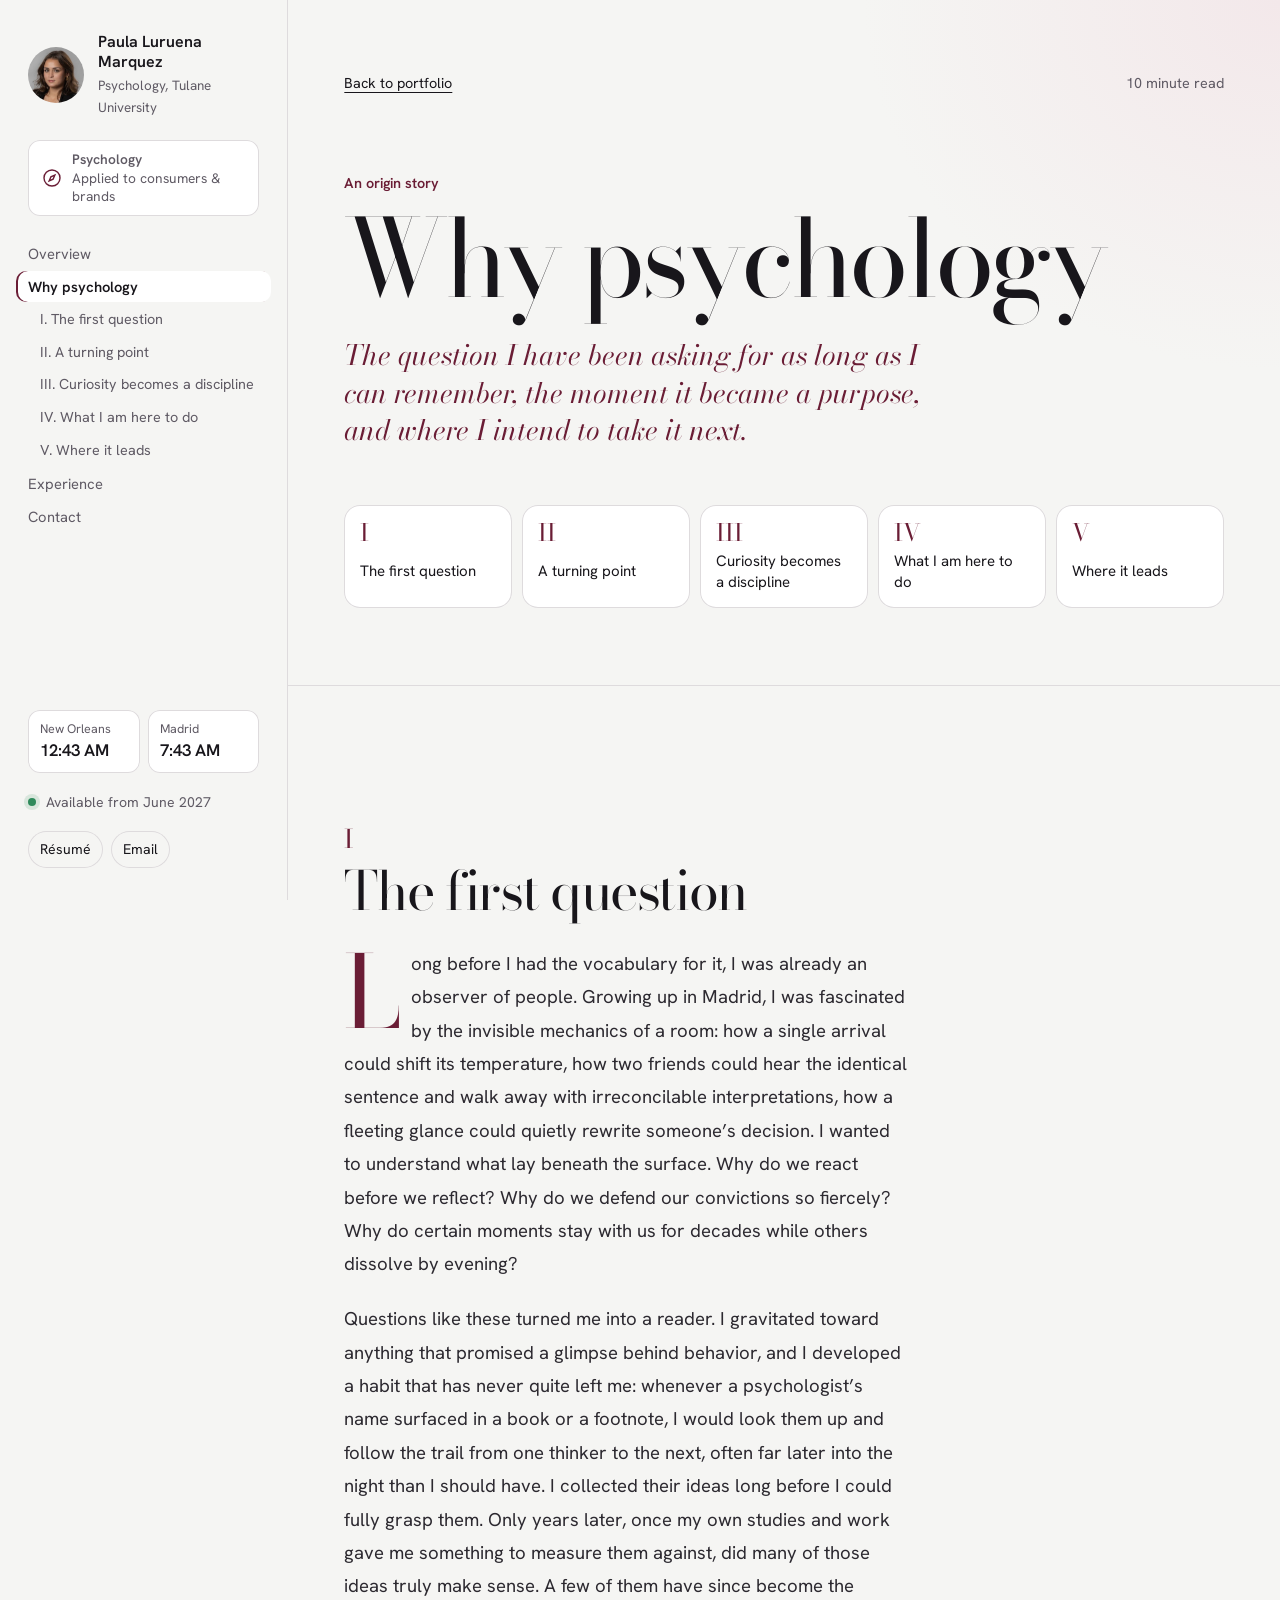
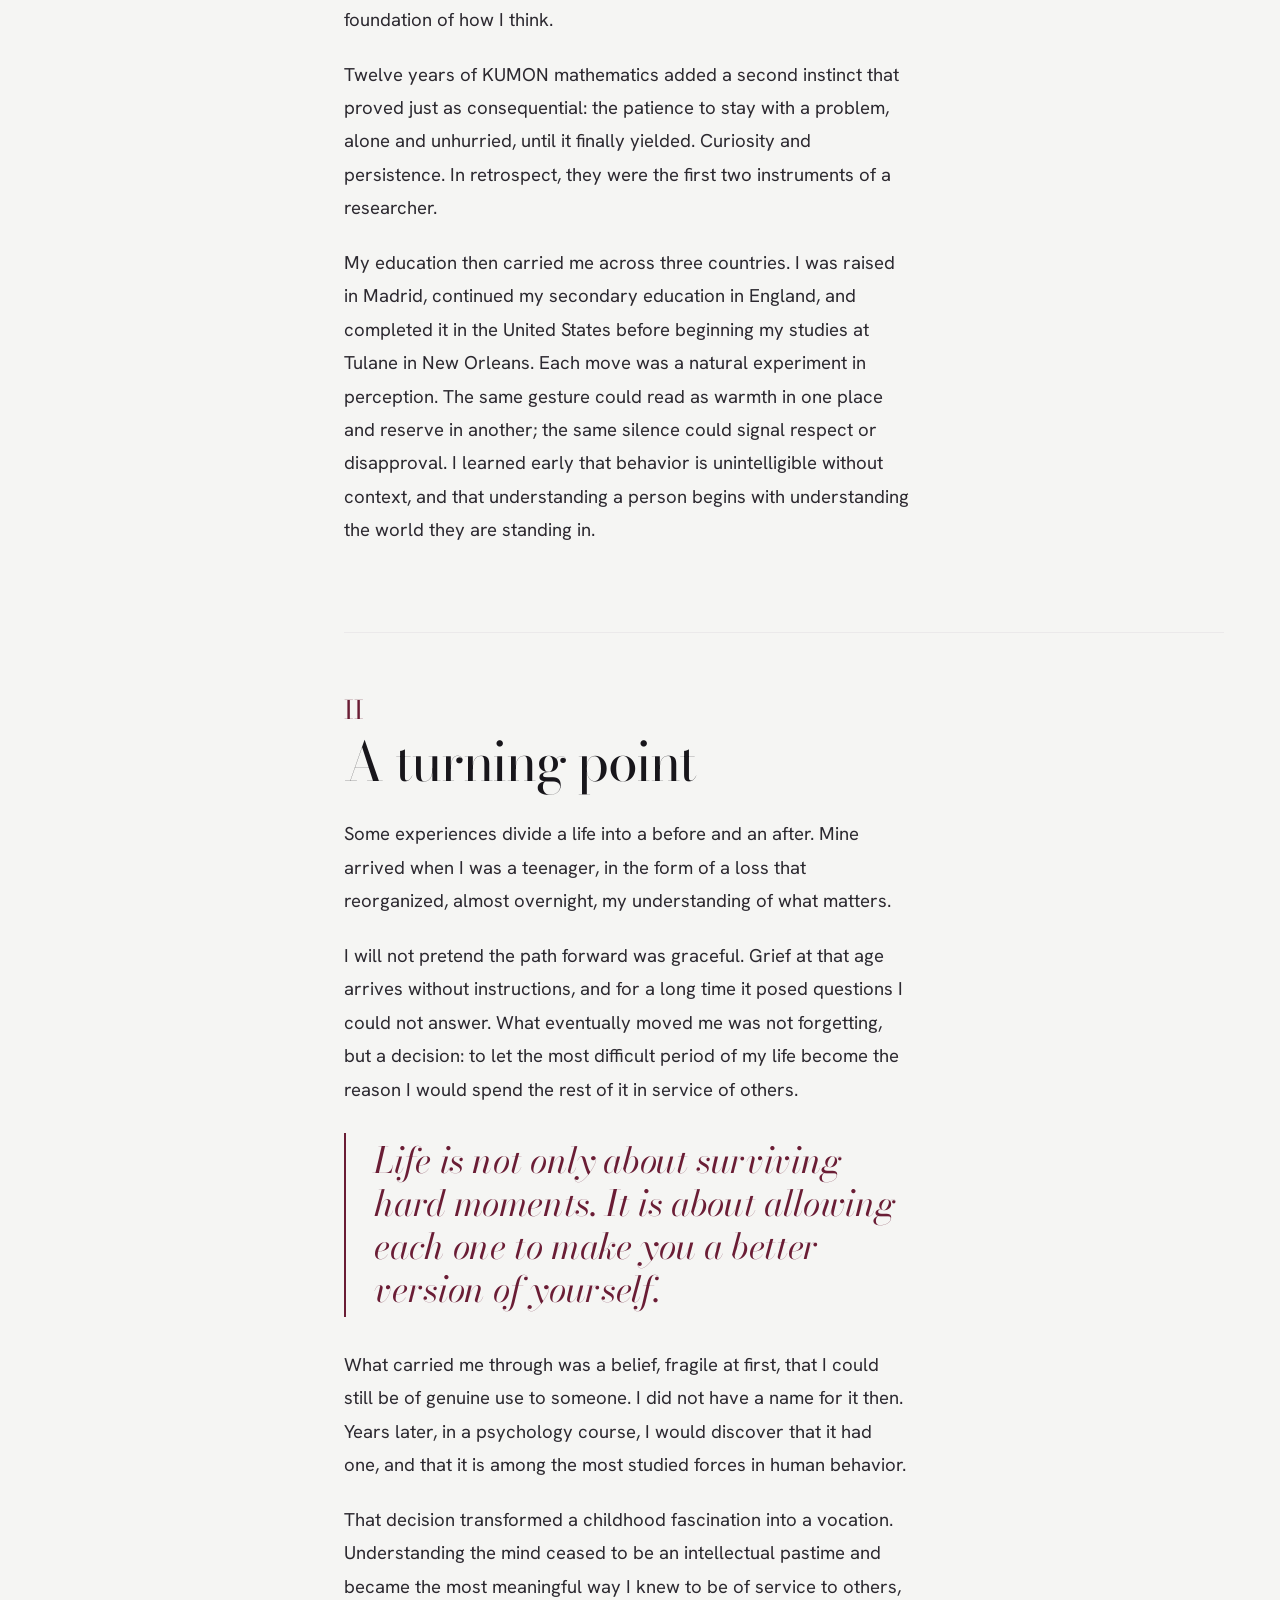
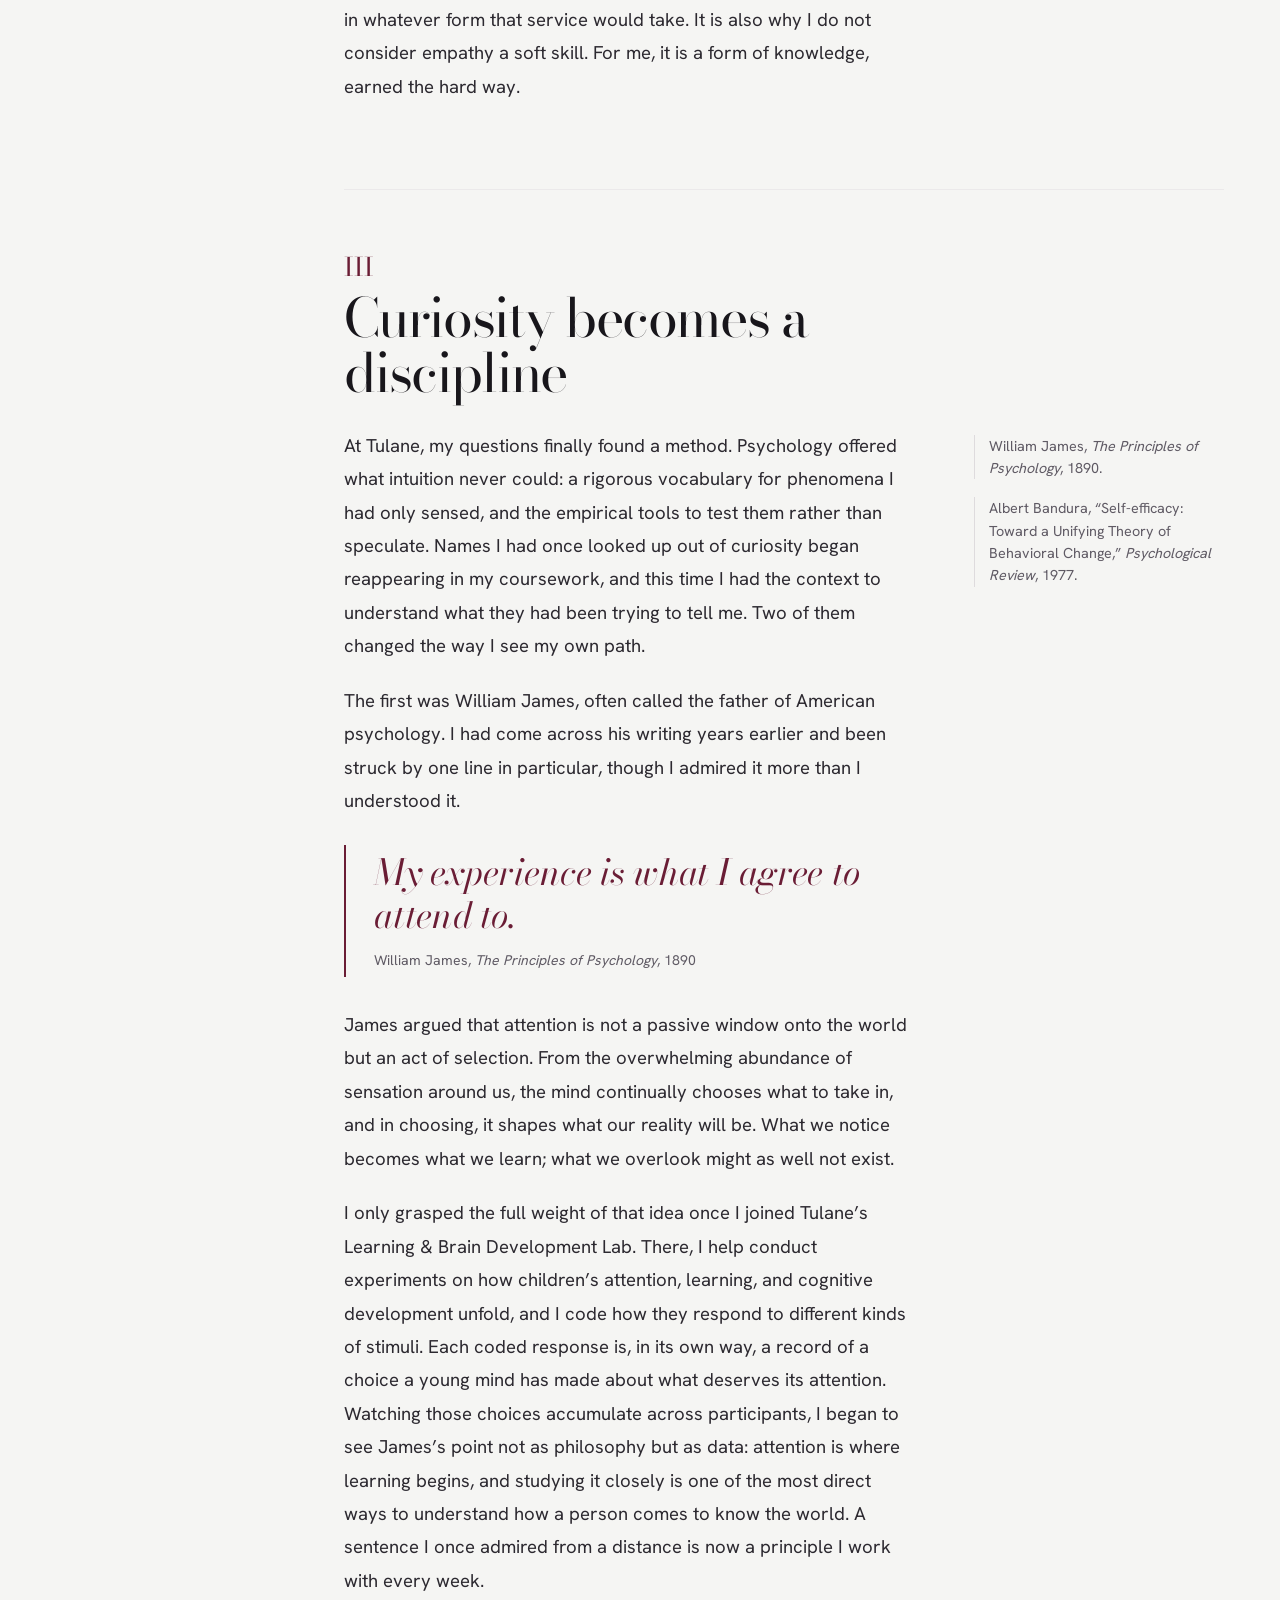
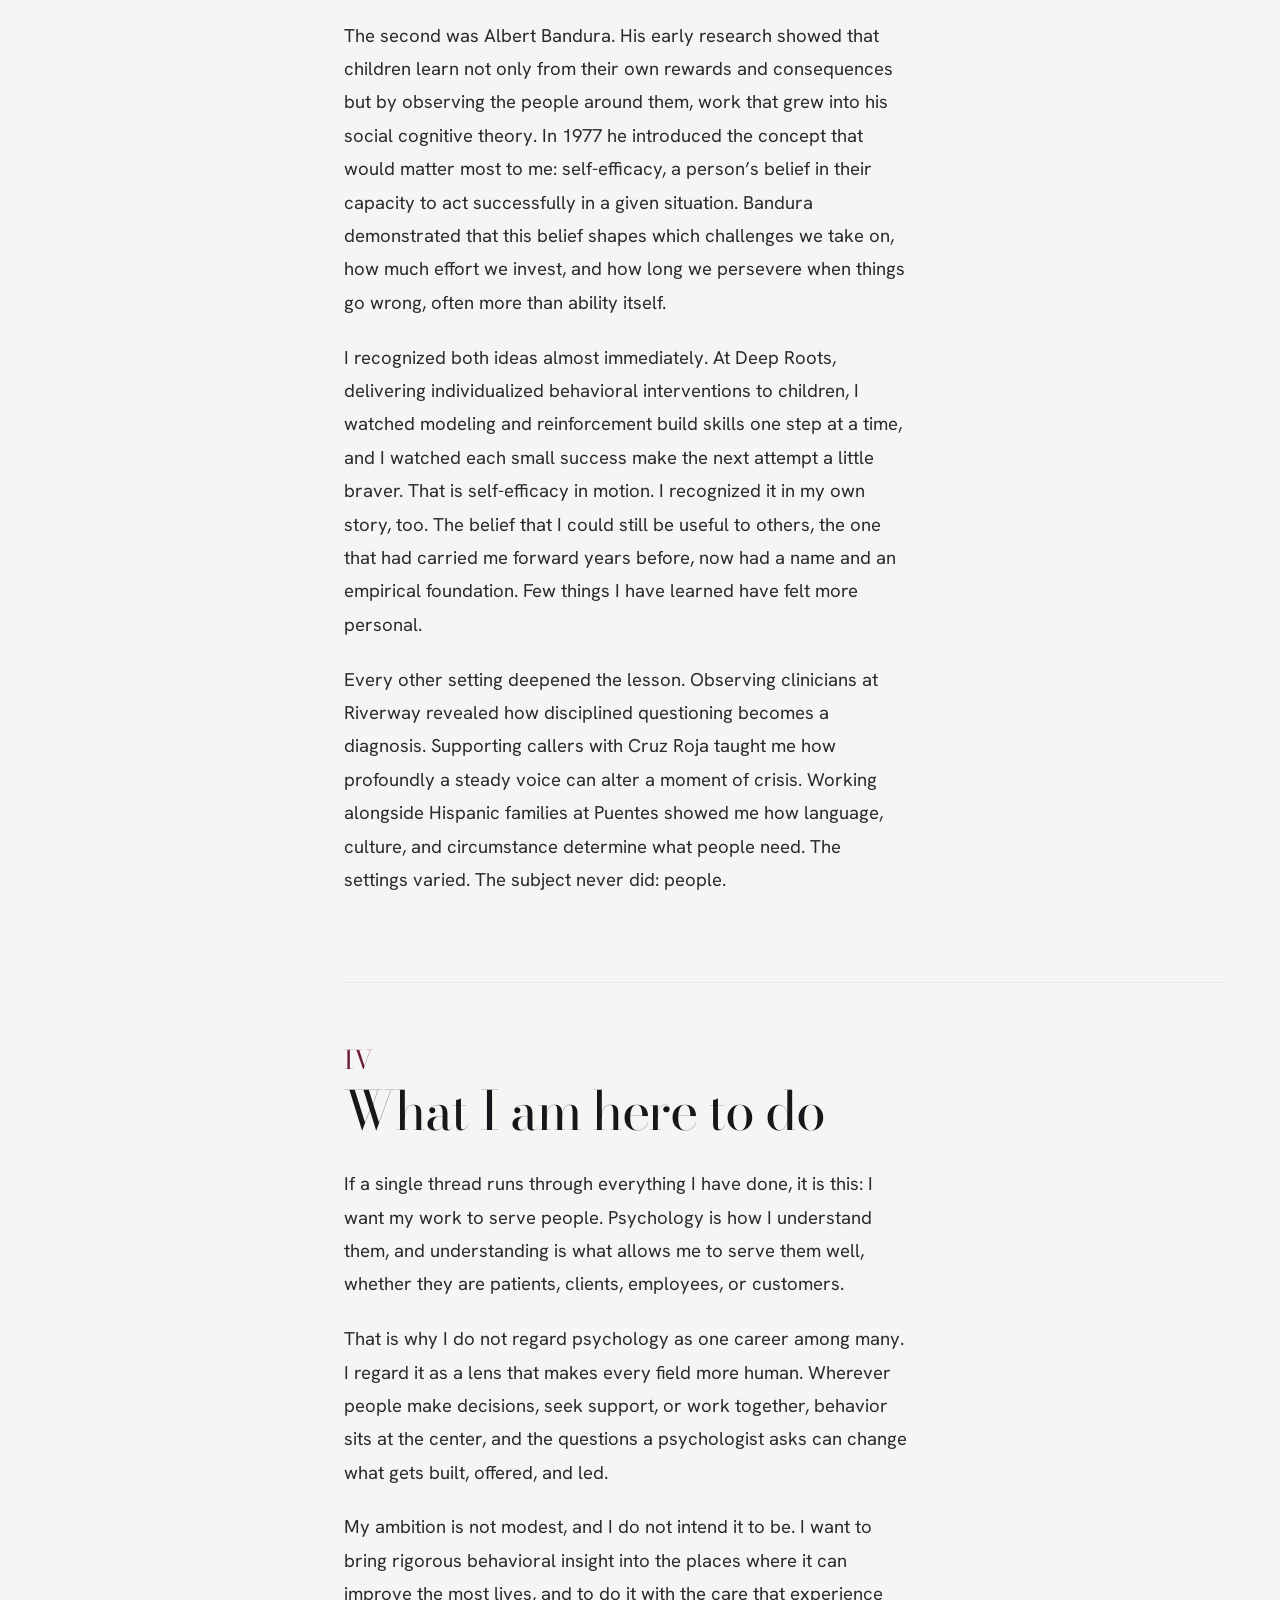
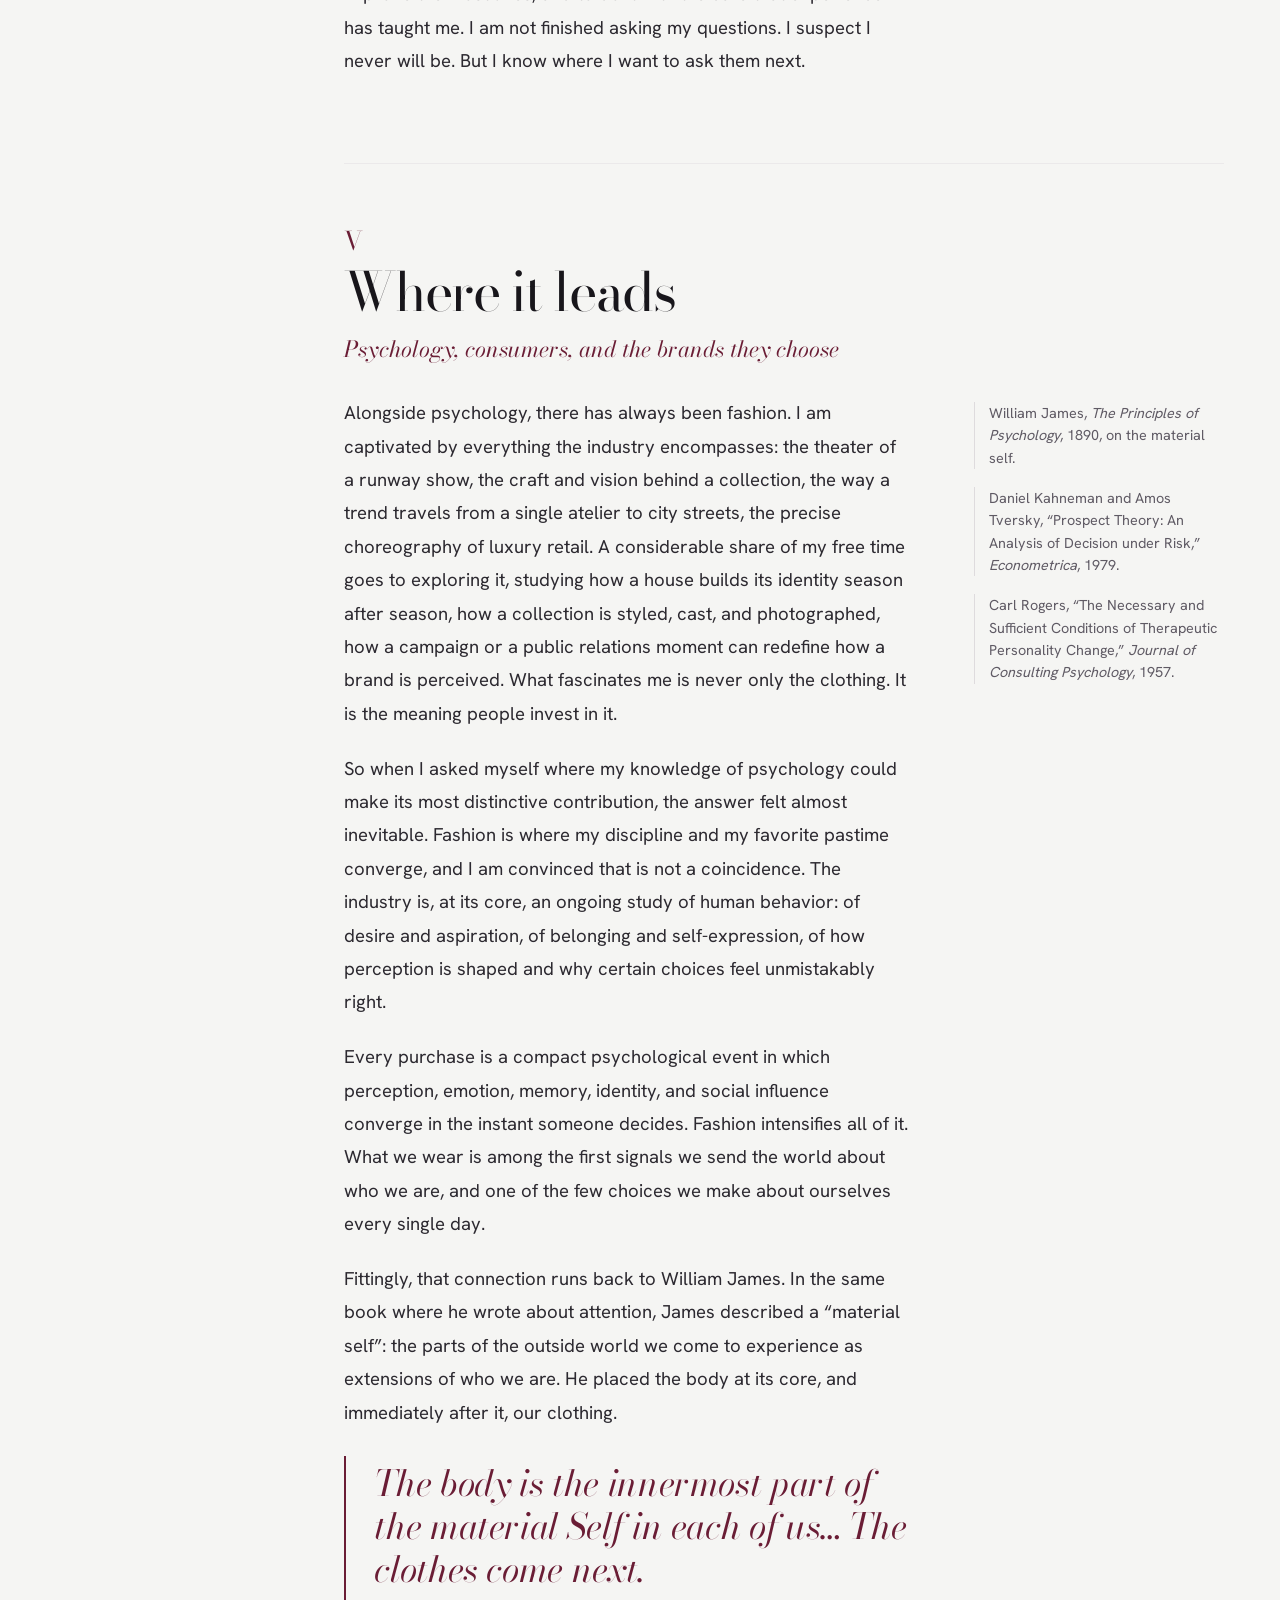
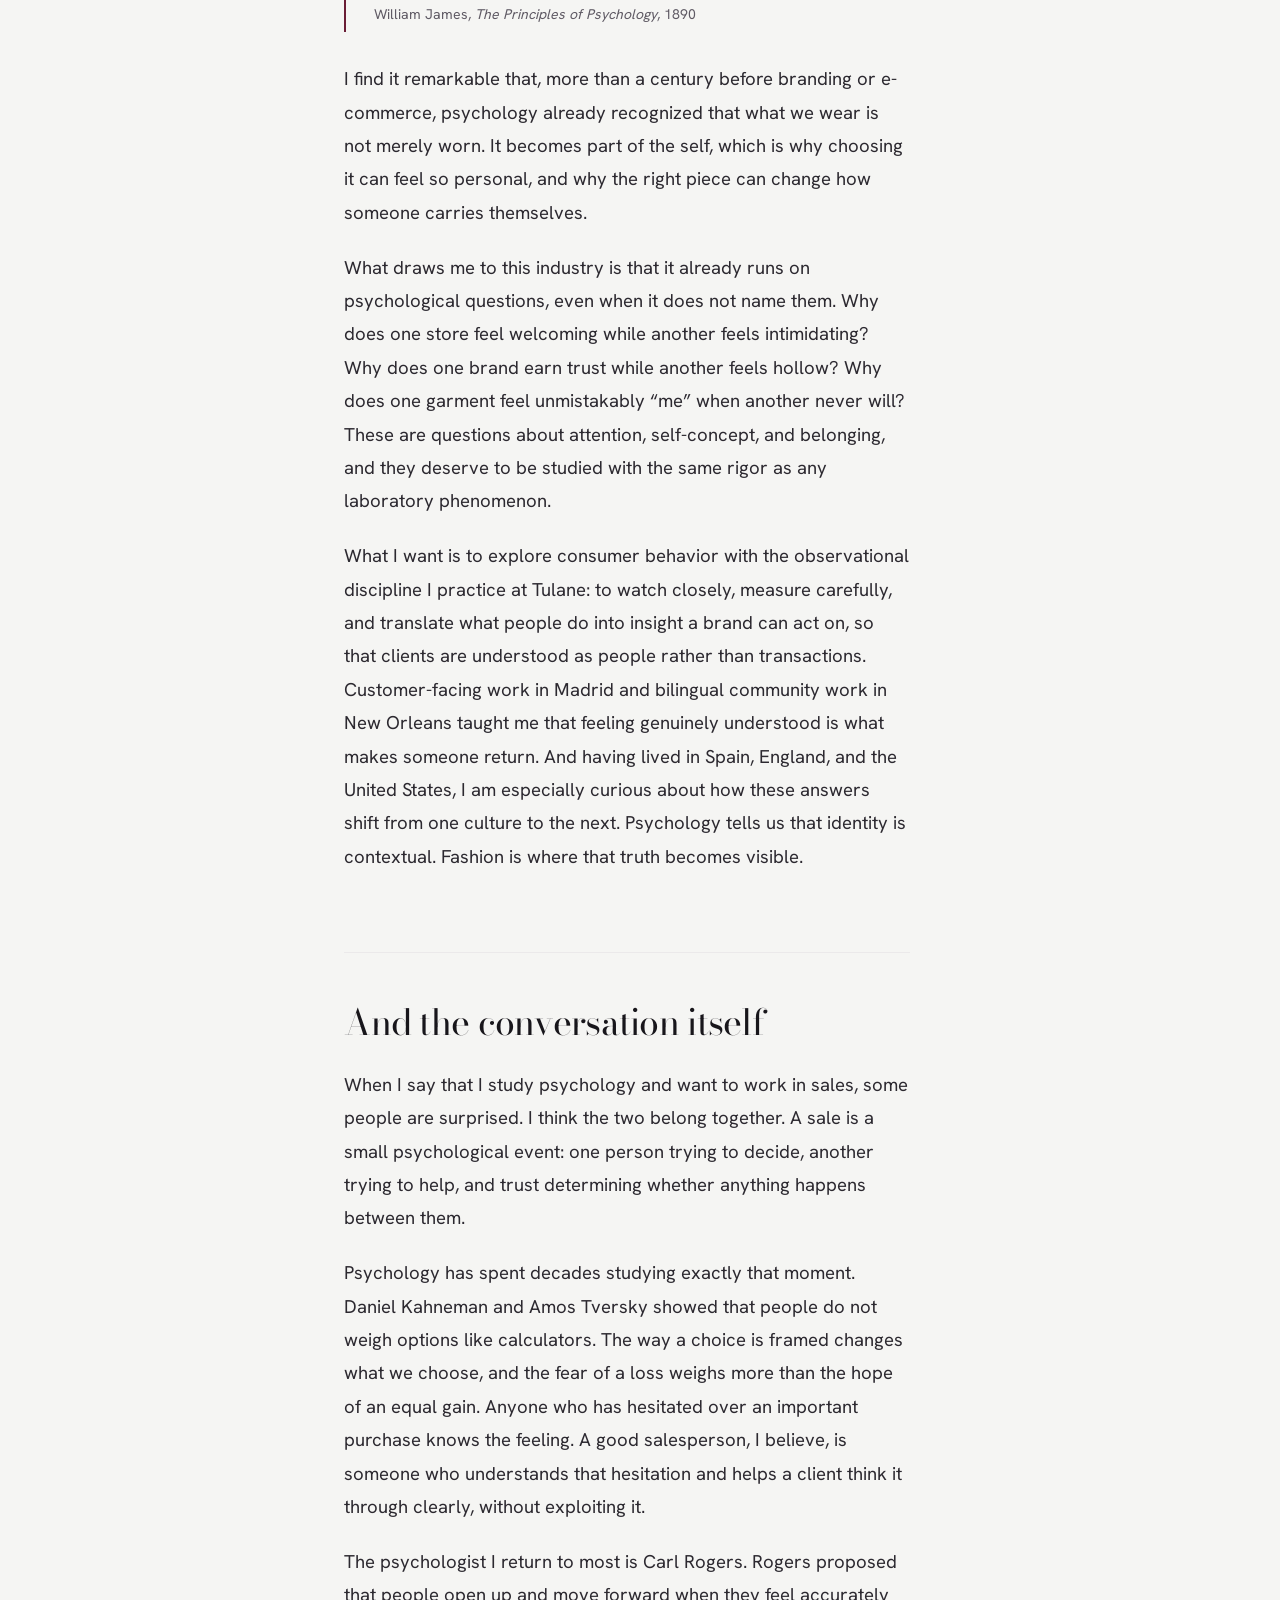
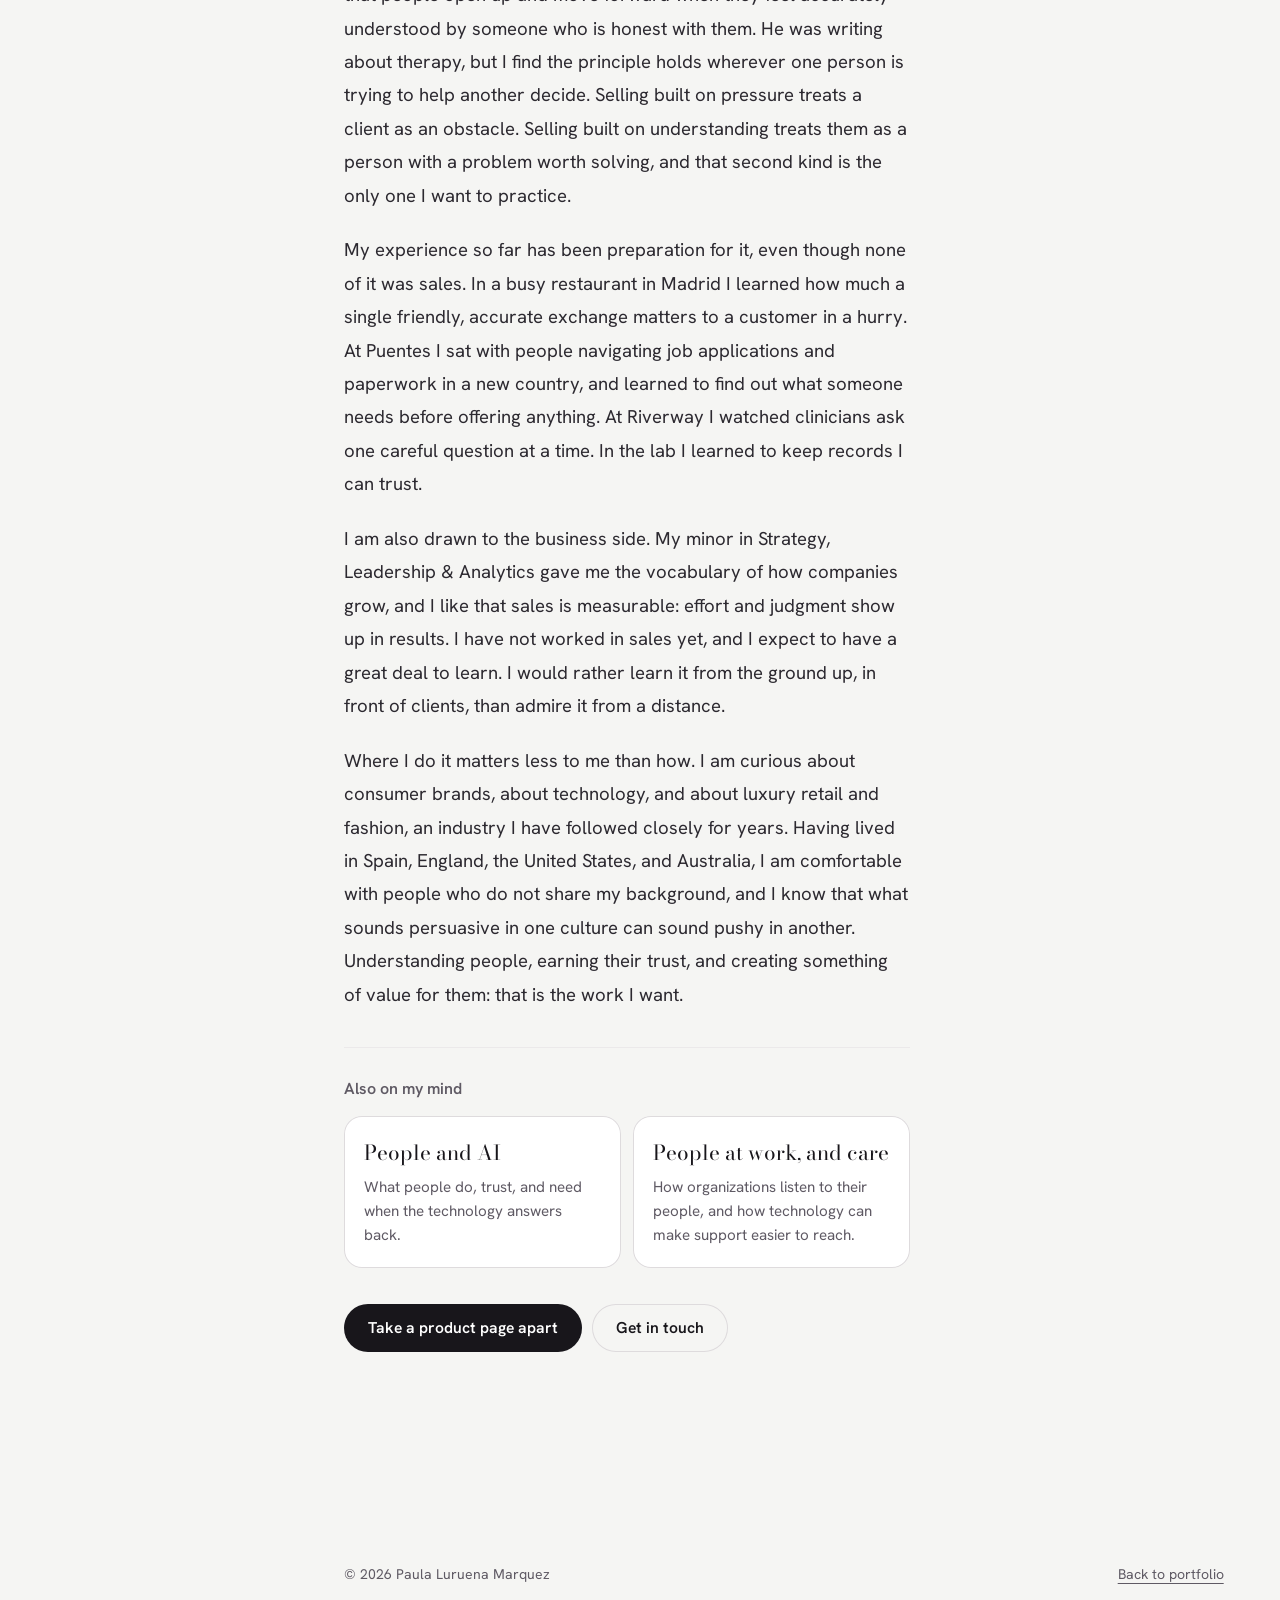
==== story.html @ 315707df "Build Consumer & Brand portfolio A short main page, a deeper page for readers with more time, and th" ====
<!doctype html>
<html lang="en">
<head>
  <meta charset="UTF-8">
  <meta name="viewport" content="width=device-width, initial-scale=1">
  <meta name="theme-color" content="#f5f5f3">
  <title>Why psychology | Paula Luruena Marquez</title>
  <meta name="description" content="Why Paula Luruena Marquez chose psychology: a lifelong question about human behavior, a turning point, and a commitment to serving others.">
  <meta property="og:title" content="Why psychology | Paula Luruena Marquez">
  <meta property="og:description" content="Why Paula Luruena Marquez chose psychology: a lifelong question about human behavior, a turning point, and a commitment to serving others.">
  <meta property="og:type" content="article">
  <meta property="og:url" content="https://paulaluruena.github.io/Paula_Luruena_Portfolio_ConsumerBrand/story.html">
  <link rel="canonical" href="https://paulaluruena.github.io/Paula_Luruena_Portfolio_ConsumerBrand/story.html">
  <link rel="icon" type="image/svg+xml" href="data:image/svg+xml,%3Csvg xmlns='http://www.w3.org/2000/svg' viewBox='0 0 64 64'%3E%3Crect width='64' height='64' rx='32' fill='%2318161b'/%3E%3Ctext x='32' y='42' text-anchor='middle' font-family='Didot,Georgia,serif' font-size='26' fill='%23f5f5f3'%3EPL%3C/text%3E%3C/svg%3E">
  <link rel="preload" href="assets/bodoni-moda-latin-opsz-normal.woff2" as="font" type="font/woff2" crossorigin>
  <link rel="preload" href="assets/hanken-grotesk-latin-wght-normal.woff2" as="font" type="font/woff2" crossorigin>
  <link rel="stylesheet" href="styles.css">
  <script>document.documentElement.className = "js";</script>
  <script src="script.js" defer></script>
</head>
<body class="site-consumer story-page">
  <a class="skip-link" href="#main">Skip to content</a>
  <header class="rail">
    <a class="id" href="index.html"><img src="assets/paula-avatar.jpg" width="56" height="56" alt="Paula Luruena Marquez"><span><span class="id-name">Paula Luruena Marquez</span><span class="id-role">Psychology, Tulane University</span></span></a>
    <button class="menu-toggle" type="button" aria-controls="drawer" aria-expanded="false"><span>Menu</span></button>
    <div class="rail-drawer" id="drawer">
      <p class="track-label"><svg width="20" height="20" viewBox="0 0 20 20" fill="none" stroke="currentColor" stroke-width="1.4" aria-hidden="true"><circle cx="10" cy="10" r="8"/><path d="m12.8 7.2-1.7 3.9-3.9 1.7 1.7-3.9z"/></svg><span><strong>Psychology</strong><span>Applied to consumers &amp; brands</span></span></p>
      <nav class="rail-nav" id="navigation" aria-label="Sections"><a href="index.html#top">Overview</a><a href="story.html" aria-current="page">Why psychology</a><a class="nav-chapter" href="#ch-1">I. The first question</a><a class="nav-chapter" href="#ch-2">II. A turning point</a><a class="nav-chapter" href="#ch-3">III. Curiosity becomes a discipline</a><a class="nav-chapter" href="#ch-4">IV. What I am here to do</a><a class="nav-chapter" href="#where">V. Where it leads</a><a href="index.html#experience">Experience</a><a href="index.html#contact">Contact</a></nav>
      <div class="rail-foot">
        <div class="clocks"><p class="clock"><span>New Orleans</span><time data-tz="America/Chicago">&nbsp;</time></p><p class="clock"><span>Madrid</span><time data-tz="Europe/Madrid">&nbsp;</time></p></div>
        <p class="status"><i aria-hidden="true"></i>Available from June 2027</p>
        <p class="rail-links"><a href="assets/Paula-Luruena-Marquez-Resume.pdf" download>Résumé</a><a href="mailto:paulaluruena9@gmail.com">Email</a></p>
      </div>
    </div>
  </header>
  <div class="read-progress" aria-hidden="true"><span></span></div>

  <main id="main">
    <section class="story-hero" id="top" aria-labelledby="story-title">
      <div class="wrap">
        <p class="hero-top"><a href="index.html">Back to portfolio</a><span>10 minute read</span></p>
        <p class="kicker">An origin story</p>
        <h1 id="story-title" class="story-title">Why psychology</h1>
        <p class="story-dek">The question I have been asking for as long as I can remember, the moment it became a purpose, and where I intend to take it next.</p>
        <ol class="story-toc"><li><a href="#ch-1"><span>I</span>The first question</a></li><li><a href="#ch-2"><span>II</span>A turning point</a></li><li><a href="#ch-3"><span>III</span>Curiosity becomes a discipline</a></li><li><a href="#ch-4"><span>IV</span>What I am here to do</a></li><li><a href="#where"><span>V</span>Where it leads</a></li></ol>
      </div>
    </section>
    <article class="essay wrap">
        <section class="chapter" id="ch-1" aria-labelledby="ch-1-t">
          <header class="chapter-head"><span class="chapter-num" aria-hidden="true">I</span><h2 id="ch-1-t">The first question</h2></header>
          <div class="chapter-body"><div class="chapter-text"><p class="dropcap">Long before I had the vocabulary for it, I was already an observer of people. Growing up in Madrid, I was fascinated by the invisible mechanics of a room: how a single arrival could shift its temperature, how two friends could hear the identical sentence and walk away with irreconcilable interpretations, how a fleeting glance could quietly rewrite someone’s decision. I wanted to understand what lay beneath the surface. Why do we react before we reflect? Why do we defend our convictions so fiercely? Why do certain moments stay with us for decades while others dissolve by evening?</p><p>Questions like these turned me into a reader. I gravitated toward anything that promised a glimpse behind behavior, and I developed a habit that has never quite left me: whenever a psychologist’s name surfaced in a book or a footnote, I would look them up and follow the trail from one thinker to the next, often far later into the night than I should have. I collected their ideas long before I could fully grasp them. Only years later, once my own studies and work gave me something to measure them against, did many of those ideas truly make sense. A few of them have since become the foundation of how I think.</p><p>Twelve years of KUMON mathematics added a second instinct that proved just as consequential: the patience to stay with a problem, alone and unhurried, until it finally yielded. Curiosity and persistence. In retrospect, they were the first two instruments of a researcher.</p><p>My education then carried me across three countries. I was raised in Madrid, continued my secondary education in England, and completed it in the United States before beginning my studies at Tulane in New Orleans. Each move was a natural experiment in perception. The same gesture could read as warmth in one place and reserve in another; the same silence could signal respect or disapproval. I learned early that behavior is unintelligible without context, and that understanding a person begins with understanding the world they are standing in.</p></div></div>
        </section>
        <section class="chapter" id="ch-2" aria-labelledby="ch-2-t">
          <header class="chapter-head"><span class="chapter-num" aria-hidden="true">II</span><h2 id="ch-2-t">A turning point</h2></header>
          <div class="chapter-body"><div class="chapter-text"><p>Some experiences divide a life into a before and an after. Mine arrived when I was a teenager, in the form of a loss that reorganized, almost overnight, my understanding of what matters.</p><p>I will not pretend the path forward was graceful. Grief at that age arrives without instructions, and for a long time it posed questions I could not answer. What eventually moved me was not forgetting, but a decision: to let the most difficult period of my life become the reason I would spend the rest of it in service of others.</p><blockquote class="pull"><p>Life is not only about surviving hard moments. It is about allowing each one to make you a better version of yourself.</p></blockquote><p>What carried me through was a belief, fragile at first, that I could still be of genuine use to someone. I did not have a name for it then. Years later, in a psychology course, I would discover that it had one, and that it is among the most studied forces in human behavior.</p><p>That decision transformed a childhood fascination into a vocation. Understanding the mind ceased to be an intellectual pastime and became the most meaningful way I knew to be of service to others, in whatever form that service would take. It is also why I do not consider empathy a soft skill. For me, it is a form of knowledge, earned the hard way.</p></div></div>
        </section>
        <section class="chapter" id="ch-3" aria-labelledby="ch-3-t">
          <header class="chapter-head"><span class="chapter-num" aria-hidden="true">III</span><h2 id="ch-3-t">Curiosity becomes a discipline</h2></header>
          <div class="chapter-body"><div class="chapter-text"><p>At Tulane, my questions finally found a method. Psychology offered what intuition never could: a rigorous vocabulary for phenomena I had only sensed, and the empirical tools to test them rather than speculate. Names I had once looked up out of curiosity began reappearing in my coursework, and this time I had the context to understand what they had been trying to tell me. Two of them changed the way I see my own path.</p><p>The first was William James, often called the father of American psychology. I had come across his writing years earlier and been struck by one line in particular, though I admired it more than I understood it.</p><blockquote class="pull pull-cited"><p>My experience is what I agree to attend to.</p><footer>William James, <cite>The Principles of Psychology</cite>, 1890</footer></blockquote><p>James argued that attention is not a passive window onto the world but an act of selection. From the overwhelming abundance of sensation around us, the mind continually chooses what to take in, and in choosing, it shapes what our reality will be. What we notice becomes what we learn; what we overlook might as well not exist.</p><p>I only grasped the full weight of that idea once I joined Tulane’s Learning &amp; Brain Development Lab. There, I help conduct experiments on how children’s attention, learning, and cognitive development unfold, and I code how they respond to different kinds of stimuli. Each coded response is, in its own way, a record of a choice a young mind has made about what deserves its attention. Watching those choices accumulate across participants, I began to see James’s point not as philosophy but as data: attention is where learning begins, and studying it closely is one of the most direct ways to understand how a person comes to know the world. A sentence I once admired from a distance is now a principle I work with every week.</p><p>The second was Albert Bandura. His early research showed that children learn not only from their own rewards and consequences but by observing the people around them, work that grew into his social cognitive theory. In 1977 he introduced the concept that would matter most to me: self-efficacy, a person’s belief in their capacity to act successfully in a given situation. Bandura demonstrated that this belief shapes which challenges we take on, how much effort we invest, and how long we persevere when things go wrong, often more than ability itself.</p><p>I recognized both ideas almost immediately. At Deep Roots, delivering individualized behavioral interventions to children, I watched modeling and reinforcement build skills one step at a time, and I watched each small success make the next attempt a little braver. That is self-efficacy in motion. I recognized it in my own story, too. The belief that I could still be useful to others, the one that had carried me forward years before, now had a name and an empirical foundation. Few things I have learned have felt more personal.</p><p>Every other setting deepened the lesson. Observing clinicians at Riverway revealed how disciplined questioning becomes a diagnosis. Supporting callers with Cruz Roja taught me how profoundly a steady voice can alter a moment of crisis. Working alongside Hispanic families at Puentes showed me how language, culture, and circumstance determine what people need. The settings varied. The subject never did: people.</p></div><aside class="chapter-notes"><p class="sidenote">William James, <cite>The Principles of Psychology</cite>, 1890.</p><p class="sidenote">Albert Bandura, “Self-efficacy: Toward a Unifying Theory of Behavioral Change,” <cite>Psychological Review</cite>, 1977.</p></aside></div>
        </section>
        <section class="chapter" id="ch-4" aria-labelledby="ch-4-t">
          <header class="chapter-head"><span class="chapter-num" aria-hidden="true">IV</span><h2 id="ch-4-t">What I am here to do</h2></header>
          <div class="chapter-body"><div class="chapter-text"><p>If a single thread runs through everything I have done, it is this: I want my work to serve people. Psychology is how I understand them, and understanding is what allows me to serve them well, whether they are patients, clients, employees, or customers.</p><p>That is why I do not regard psychology as one career among many. I regard it as a lens that makes every field more human. Wherever people make decisions, seek support, or work together, behavior sits at the center, and the questions a psychologist asks can change what gets built, offered, and led.</p><p>My ambition is not modest, and I do not intend it to be. I want to bring rigorous behavioral insight into the places where it can improve the most lives, and to do it with the care that experience has taught me. I am not finished asking my questions. I suspect I never will be. But I know where I want to ask them next.</p></div></div>
        </section>
        <section class="chapter" id="where" aria-labelledby="where-t">
          <header class="chapter-head"><span class="chapter-num" aria-hidden="true">V</span><h2 id="where-t">Where it leads</h2><p class="chapter-sub">Psychology, consumers, and the brands they choose</p></header>
          <div class="chapter-body"><div class="chapter-text"><p>Alongside psychology, there has always been fashion. I am captivated by everything the industry encompasses: the theater of a runway show, the craft and vision behind a collection, the way a trend travels from a single atelier to city streets, the precise choreography of luxury retail. A considerable share of my free time goes to exploring it, studying how a house builds its identity season after season, how a collection is styled, cast, and photographed, how a campaign or a public relations moment can redefine how a brand is perceived. What fascinates me is never only the clothing. It is the meaning people invest in it.</p><p>So when I asked myself where my knowledge of psychology could make its most distinctive contribution, the answer felt almost inevitable. Fashion is where my discipline and my favorite pastime converge, and I am convinced that is not a coincidence. The industry is, at its core, an ongoing study of human behavior: of desire and aspiration, of belonging and self-expression, of how perception is shaped and why certain choices feel unmistakably right.</p><p>Every purchase is a compact psychological event in which perception, emotion, memory, identity, and social influence converge in the instant someone decides. Fashion intensifies all of it. What we wear is among the first signals we send the world about who we are, and one of the few choices we make about ourselves every single day.</p><p>Fittingly, that connection runs back to William James. In the same book where he wrote about attention, James described a “material self”: the parts of the outside world we come to experience as extensions of who we are. He placed the body at its core, and immediately after it, our clothing.</p><blockquote class="pull pull-cited"><p>The body is the innermost part of the material Self in each of us… The clothes come next.</p><footer>William James, <cite>The Principles of Psychology</cite>, 1890</footer></blockquote><p>I find it remarkable that, more than a century before branding or e-commerce, psychology already recognized that what we wear is not merely worn. It becomes part of the self, which is why choosing it can feel so personal, and why the right piece can change how someone carries themselves.</p><p>What draws me to this industry is that it already runs on psychological questions, even when it does not name them. Why does one store feel welcoming while another feels intimidating? Why does one brand earn trust while another feels hollow? Why does one garment feel unmistakably “me” when another never will? These are questions about attention, self-concept, and belonging, and they deserve to be studied with the same rigor as any laboratory phenomenon.</p><p>What I want is to explore consumer behavior with the observational discipline I practice at Tulane: to watch closely, measure carefully, and translate what people do into insight a brand can act on, so that clients are understood as people rather than transactions. Customer-facing work in Madrid and bilingual community work in New Orleans taught me that feeling genuinely understood is what makes someone return. And having lived in Spain, England, and the United States, I am especially curious about how these answers shift from one culture to the next. Psychology tells us that identity is contextual. Fashion is where that truth becomes visible.</p><h3 class="chapter-break">And the conversation itself</h3><p>When I say that I study psychology and want to work in sales, some people are surprised. I think the two belong together. A sale is a small psychological event: one person trying to decide, another trying to help, and trust determining whether anything happens between them.</p><p>Psychology has spent decades studying exactly that moment. Daniel Kahneman and Amos Tversky showed that people do not weigh options like calculators. The way a choice is framed changes what we choose, and the fear of a loss weighs more than the hope of an equal gain. Anyone who has hesitated over an important purchase knows the feeling. A good salesperson, I believe, is someone who understands that hesitation and helps a client think it through clearly, without exploiting it.</p><p>The psychologist I return to most is Carl Rogers. Rogers proposed that people open up and move forward when they feel accurately understood by someone who is honest with them. He was writing about therapy, but I find the principle holds wherever one person is trying to help another decide. Selling built on pressure treats a client as an obstacle. Selling built on understanding treats them as a person with a problem worth solving, and that second kind is the only one I want to practice.</p><p>My experience so far has been preparation for it, even though none of it was sales. In a busy restaurant in Madrid I learned how much a single friendly, accurate exchange matters to a customer in a hurry. At Puentes I sat with people navigating job applications and paperwork in a new country, and learned to find out what someone needs before offering anything. At Riverway I watched clinicians ask one careful question at a time. In the lab I learned to keep records I can trust.</p><p>I am also drawn to the business side. My minor in Strategy, Leadership &amp; Analytics gave me the vocabulary of how companies grow, and I like that sales is measurable: effort and judgment show up in results. I have not worked in sales yet, and I expect to have a great deal to learn. I would rather learn it from the ground up, in front of clients, than admire it from a distance.</p><p>Where I do it matters less to me than how. I am curious about consumer brands, about technology, and about luxury retail and fashion, an industry I have followed closely for years. Having lived in Spain, England, the United States, and Australia, I am comfortable with people who do not share my background, and I know that what sounds persuasive in one culture can sound pushy in another. Understanding people, earning their trust, and creating something of value for them: that is the work I want.</p>
            <div class="also"><h3>Also on my mind</h3><div class="also-grid"><article class="also-card"><h4>People and AI</h4><p>What people do, trust, and need when the technology answers back.</p></article><article class="also-card"><h4>People at work, and care</h4><p>How organizations listen to their people, and how technology can make support easier to reach.</p></article></div></div>
            <p class="story-actions"><a class="button" href="index.html#page-lab">Take a product page apart</a><a class="button button-line" href="index.html#contact">Get in touch</a></p></div><aside class="chapter-notes"><p class="sidenote">William James, <cite>The Principles of Psychology</cite>, 1890, on the material self.</p><p class="sidenote">Daniel Kahneman and Amos Tversky, “Prospect Theory: An Analysis of Decision under Risk,” <cite>Econometrica</cite>, 1979.</p><p class="sidenote">Carl Rogers, “The Necessary and Sufficient Conditions of Therapeutic Personality Change,” <cite>Journal of Consulting Psychology</cite>, 1957.</p></aside></div>
        </section>
    </article>
  </main>
  <footer class="footer"><span>© <span id="year">2026</span> Paula Luruena Marquez</span><a href="index.html">Back to portfolio</a></footer>
</body>
</html>
---- styles.css ----
/* Paula Luruena Marquez. One design system for both consolidated portfolios:
   Consumer & Brand, and Behavior, Work & AI. Bodoni Moda and Hanken Grotesk, paper, ink and wine. */
@font-face{font-family:'Bodoni Moda';src:url('assets/bodoni-moda-latin-opsz-normal.woff2') format('woff2');font-weight:400 900;font-display:swap}
@font-face{font-family:'Bodoni Moda';src:url('assets/bodoni-moda-latin-opsz-italic.woff2') format('woff2');font-weight:400 900;font-style:italic;font-display:swap}
@font-face{font-family:'Hanken Grotesk';src:url('assets/hanken-grotesk-latin-wght-normal.woff2') format('woff2');font-weight:100 900;font-display:swap}

:root{
  --paper:#f5f5f3;--surface:#ffffff;--ink:#18161b;--soft:#5f5a64;--faint:#8d8892;--line:#dedbdd;--line-2:#ebe9ea;
  --wine:#6a1d35;--wine-deep:#4e1427;--blush:#f3e8ea;--mist:#eceaf0;--night:#17151b;
  --serif:'Bodoni Moda',Didot,'Times New Roman',serif;--sans:'Hanken Grotesk',system-ui,-apple-system,'Segoe UI',sans-serif;
  --rail:288px;--pad:clamp(20px,4.4vw,72px);--ease:cubic-bezier(.22,.7,.2,1);--ease-out:cubic-bezier(.16,1,.3,1)
}
*{box-sizing:border-box}
[hidden]{display:none!important}
html{scroll-behavior:smooth;scroll-padding-top:32px}
body{margin:0;background:var(--paper);color:var(--ink);font-family:var(--sans);font-size:1.0625rem;line-height:1.6;-webkit-font-smoothing:antialiased;font-variant-numeric:tabular-nums;font-optical-sizing:auto}
h1,h2,h3,h4,p,ul,ol,dl,dd,figure,blockquote{margin:0}ul,ol{padding:0;list-style:none}
h1,h2,h3,h4{font-weight:500}
a{color:inherit}img{display:block;max-width:100%}
button{font:inherit;color:inherit;background:none;border:0;padding:0;cursor:pointer;text-align:inherit}
:focus-visible{outline:2px solid var(--wine);outline-offset:3px;border-radius:4px}
::selection{background:var(--blush);color:var(--wine-deep)}
.skip-link{position:fixed;left:16px;top:-80px;z-index:60;background:var(--wine);color:#fff;padding:10px 16px;border-radius:999px}.skip-link:focus{top:12px}
.serif{font-family:var(--serif)}

/* ---------- Side rail (desktop) / top bar (mobile) ---------- */
.rail{position:fixed;inset:0 auto 0 0;width:var(--rail);z-index:30;display:flex;flex-direction:column;gap:28px;padding:32px 28px;border-right:1px solid var(--line);background:var(--paper);overflow-y:auto;scrollbar-width:none}
.rail::-webkit-scrollbar{display:none}
.id{display:grid;grid-template-columns:56px 1fr;gap:14px;align-items:center;text-decoration:none}
.id img{width:56px;height:56px;border-radius:50%;object-fit:cover;filter:saturate(.92)}
.id-name{display:block;font-weight:600;font-size:1rem;line-height:1.25}
.id-role{display:block;font-size:.84rem;color:var(--soft);margin-top:3px}
.track-label{display:flex;align-items:center;gap:10px;padding:10px 14px;border-radius:12px;background:var(--surface);box-shadow:inset 0 0 0 1px var(--line);font-size:.86rem;line-height:1.35}
.track-label svg{flex:none;color:var(--wine)}
.track-label strong{display:block;font-weight:600}
.track-label span{color:var(--soft)}
.rail-nav{display:grid;gap:2px;font-size:.95rem}
.rail-nav a{display:flex;justify-content:space-between;align-items:baseline;gap:12px;padding:8px 12px;margin-inline:-12px;border-radius:10px;text-decoration:none;color:var(--soft);transition:color .2s,background .2s}
.rail-nav a small{font-size:.78rem;color:var(--faint)}
.rail-nav a:hover{color:var(--ink);background:var(--mist)}
.rail-nav a[aria-current]{color:var(--ink);background:var(--surface);box-shadow:inset 2px 0 0 var(--wine)}
.rail-foot{margin-top:auto;display:grid;gap:18px;font-size:.88rem}
.clocks{display:grid;grid-template-columns:1fr 1fr;gap:8px}
.clock{padding:10px 12px;border-radius:12px;background:var(--surface);box-shadow:inset 0 0 0 1px var(--line)}
.clock span{display:block;color:var(--soft);font-size:.78rem}
.clock time{font-size:1.05rem;font-weight:600;line-height:1.3}
.status{display:flex;align-items:center;gap:10px;color:var(--soft)}
.status i{width:8px;height:8px;border-radius:50%;background:#2f8a5b;box-shadow:0 0 0 4px rgba(47,138,91,.15)}
.rail-links{display:flex;flex-wrap:wrap;gap:8px}
.rail-links a{text-decoration:none;padding:7px 12px;border-radius:999px;box-shadow:inset 0 0 0 1px var(--line);transition:background .2s,box-shadow .2s}
.rail-links a:hover{background:var(--surface);box-shadow:inset 0 0 0 1px var(--wine)}
.menu-toggle{display:none}

main,.footer{margin-left:var(--rail)}
.wrap{padding-inline:var(--pad);max-width:1260px}

/* ---------- Buttons ---------- */
.button{display:inline-flex;align-items:center;gap:10px;min-height:48px;padding:0 24px;border-radius:999px;background:var(--ink);color:#fff;text-decoration:none;font-weight:600;font-size:.98rem;transition:background .25s,transform .3s var(--ease)}
.button:hover{background:var(--wine);transform:translateY(-1px)}
.button svg{transition:transform .3s var(--ease)}
.button:hover svg{transform:translateY(2px)}
.button-line{background:transparent;color:var(--ink);box-shadow:inset 0 0 0 1px var(--line)}
.button-line:hover{background:var(--surface);color:var(--ink);box-shadow:inset 0 0 0 1px var(--ink)}
.button.is-done{background:var(--blush);color:var(--wine)}

/* ---------- Hero ---------- */
.hero{position:relative;padding-block:clamp(40px,6vw,72px) clamp(56px,7vw,96px);border-bottom:1px solid var(--line);overflow:hidden}
.hero::before{content:'';position:absolute;inset:0;background-image:linear-gradient(var(--line-2) 1px,transparent 1px),linear-gradient(90deg,var(--line-2) 1px,transparent 1px);background-size:calc((100% - 2*var(--pad))/12) 96px;background-position:var(--pad) 0;mask-image:linear-gradient(180deg,#000 0%,transparent 85%);pointer-events:none}
.hero>*{position:relative}
.hero-top{display:flex;justify-content:space-between;gap:16px;flex-wrap:wrap;font-size:.9rem;color:var(--soft);padding-bottom:clamp(36px,6vw,80px)}
.hero-top strong{color:var(--ink);font-weight:600}
.name{font-family:var(--serif);font-weight:400;font-size:clamp(3.4rem,9.2vw,9.6rem);line-height:.9;letter-spacing:-.035em}
.name .line{display:block;overflow:hidden;padding-bottom:.06em}
.name .line>span{display:inline-block}
.name .line:nth-child(2){padding-left:clamp(0px,9vw,180px)}
.name em{font-style:italic;color:var(--wine)}
.hero-grid{display:grid;grid-template-columns:repeat(12,1fr);gap:24px;margin-top:clamp(40px,5vw,64px);align-items:end}
.hero-intro{grid-column:1 / span 6;font-size:1.2rem;line-height:1.55;max-width:36rem}
.hero-actions{grid-column:8 / -1;display:flex;flex-wrap:wrap;gap:10px;justify-content:flex-end}
.facts{display:grid;grid-template-columns:repeat(3,1fr);margin-top:clamp(40px,5vw,64px);border-top:1px solid var(--ink)}
.facts>div{padding:16px 20px 0 0}
.facts>div+div{padding-left:20px;border-left:1px solid var(--line)}
.facts dt{font-size:.84rem;color:var(--soft)}
.facts dd{font-size:1.05rem;font-weight:500;line-height:1.4;margin-top:4px}
.js .name .line>span{transform:translateY(105%);animation:lift 1.1s var(--ease-out) forwards}
.js .name .line:nth-child(2)>span{animation-delay:.12s}
.js .hero-top,.js .hero-grid,.js .facts{opacity:0;animation:appear .9s var(--ease) .45s forwards}
.js .facts{animation-delay:.6s}
@keyframes lift{to{transform:none}}
@keyframes appear{from{opacity:0;transform:translateY(10px)}to{opacity:1;transform:none}}

/* ---------- Section scaffolding ---------- */
.section{padding-block:clamp(72px,9vw,128px);border-bottom:1px solid var(--line)}
.section-head{display:grid;grid-template-columns:repeat(12,1fr);gap:24px;align-items:end;margin-bottom:clamp(36px,5vw,56px)}
.section-head h2{grid-column:1 / span 7;font-family:var(--serif);font-weight:400;font-size:clamp(2.3rem,4.4vw,3.8rem);line-height:1;letter-spacing:-.025em}
.section-head p{grid-column:8 / -1;color:var(--soft);max-width:30rem}
.kicker{display:block;font-size:.9rem;color:var(--wine);font-family:var(--sans);font-weight:600;letter-spacing:0;margin-bottom:14px}

/* ---------- Profile ---------- */
.profile-grid{display:grid;grid-template-columns:repeat(12,1fr);gap:24px}
.statement{grid-column:1 / span 6;font-family:var(--serif);font-style:italic;font-weight:400;font-size:clamp(1.9rem,3.4vw,3rem);line-height:1.12;letter-spacing:-.015em;color:var(--wine);position:relative;padding-top:56px}
.statement::before{content:'';position:absolute;top:18px;left:0;width:48px;height:2px;background:var(--wine)}
.bio{grid-column:8 / -1;display:grid;gap:18px;align-content:start}
.bio p{color:var(--soft)}
.bio p:first-child{color:var(--ink);font-size:1.15rem}
.glance{display:grid;grid-template-columns:1fr 1fr;gap:0 24px;margin-top:12px;border-top:1px solid var(--line)}
.glance div{padding:12px 0;border-bottom:1px solid var(--line-2)}
.glance dt{font-size:.82rem;color:var(--faint)}
.glance dd{font-size:.97rem}

/* ---------- Focus: expanding panels ---------- */
.panels{display:flex;gap:10px;min-height:520px}
.panel{position:relative;flex:1 1 0;min-width:76px;display:flex;border-radius:22px;background:var(--mist);overflow:hidden;transition:flex-grow .7s var(--ease-out),background .4s}
.panel.is-open{flex-grow:7;background:var(--surface);box-shadow:0 1px 0 var(--line),0 30px 60px -40px rgba(24,22,27,.35)}
.panel-toggle{flex:none;width:76px;display:flex;flex-direction:column;align-items:center;justify-content:space-between;padding:24px 0;color:var(--soft);transition:color .2s,background .2s}
.panel:not(.is-open) .panel-toggle{width:100%}
.panel:not(.is-open) .panel-toggle:hover{background:#e4e1ea;color:var(--ink)}
.panel-toggle .vlabel{writing-mode:vertical-rl;transform:rotate(180deg);font-family:var(--serif);font-size:1.45rem;letter-spacing:-.01em;color:var(--ink);white-space:nowrap}
.panel-toggle .glyph{width:34px;height:34px;border-radius:50%;display:grid;place-items:center;box-shadow:inset 0 0 0 1px var(--line);background:var(--surface);transition:transform .5s var(--ease),background .3s,color .3s}
.primary-tag{writing-mode:vertical-rl;transform:rotate(180deg);margin:auto 0 12px;padding:8px 3px;border-radius:999px;background:var(--blush);color:var(--wine);font-size:.72rem;font-weight:600;white-space:nowrap}
.rel{display:inline-block;margin-left:8px;padding:1px 8px;border-radius:999px;background:var(--blush);color:var(--wine);font-style:normal;font-size:.72rem;font-weight:600;vertical-align:2px;white-space:nowrap}
.role-nav button[aria-current="true"] .rel{background:#fff}
.panel.is-open .panel-toggle{border-right:1px solid var(--line-2)}
.panel.is-open .panel-toggle .glyph{transform:rotate(45deg);background:var(--wine);color:#fff;box-shadow:none}
.panel-body{flex:1;min-width:0;padding:clamp(28px,3.5vw,48px);display:grid;grid-template-columns:1.1fr .9fr;gap:clamp(24px,3vw,48px);align-content:start}
.panel.is-open .panel-body{animation:appear .6s var(--ease) .15s both}
.panel-body h3{grid-column:1 / -1;font-family:var(--serif);font-weight:400;font-size:clamp(2rem,3.2vw,2.9rem);line-height:1.02;letter-spacing:-.02em}
.panel-lead{font-family:var(--serif);font-style:italic;font-size:1.3rem;line-height:1.35;color:var(--wine);margin-bottom:14px}
.panel-copy p+p{margin-top:12px}
.panel-copy>p:not(.panel-lead){color:var(--soft)}
.panel-aside h4{font-size:.86rem;font-weight:600;color:var(--soft);margin-bottom:8px}
.panel-aside ul{margin-bottom:24px}
.panel-aside li{padding:10px 0;border-top:1px solid var(--line-2);line-height:1.45}
.chips{display:flex;flex-wrap:wrap;gap:8px}
.chip-link{display:inline-flex;align-items:center;gap:6px;text-decoration:none;font-size:.9rem;font-weight:500;padding:7px 14px;border-radius:999px;background:var(--blush);color:var(--wine-deep);transition:background .2s}
.chip-link:hover{background:#ead6da}

/* ---------- Experience explorer ---------- */
.explorer-tools{display:flex;justify-content:space-between;align-items:center;gap:16px;flex-wrap:wrap;margin-bottom:18px}
.filters{display:flex;flex-wrap:wrap;gap:6px;padding:5px;border-radius:999px;background:var(--surface);box-shadow:inset 0 0 0 1px var(--line)}
.filters button{padding:8px 16px;border-radius:999px;font-size:.92rem;font-weight:500;color:var(--soft);transition:background .25s,color .25s}
.filters button:hover{color:var(--ink)}
.filters button[aria-pressed="true"]{background:var(--ink);color:#fff}
.filter-status{display:flex;align-items:center;gap:12px;font-size:.95rem;color:var(--soft)}
.filter-status button{color:var(--wine);font-weight:600;text-decoration:underline;text-underline-offset:4px}
html:not(.js) .explorer-tools{display:none}
.explorer-body{display:grid;grid-template-columns:minmax(300px,.95fr) 1.5fr;gap:24px;align-items:start}
.role-list{border-radius:22px;background:var(--surface);box-shadow:inset 0 0 0 1px var(--line);padding:8px}
html:not(.js) .role-list{display:none}
html:not(.js) .explorer-body{grid-template-columns:1fr}
html:not(.js) .role-panel+.role-panel{margin-top:16px}
.axis{display:flex;justify-content:space-between;padding:10px 14px 8px;font-size:.74rem;color:var(--faint);border-bottom:1px solid var(--line-2);margin-bottom:4px}
.role-nav li+li{border-top:1px solid var(--line-2)}
.role-nav button{position:relative;display:grid;width:100%;gap:2px;padding:14px;border-radius:14px;transition:background .25s}
.role-nav button:hover{background:var(--paper)}
.role-nav strong{font-weight:600;line-height:1.3}
.role-nav .sub{font-size:.86rem;color:var(--soft)}
.track{position:relative;height:6px;margin-top:10px;border-radius:3px;background:repeating-linear-gradient(90deg,var(--line-2) 0 1px,transparent 1px calc(100%/6.5)),var(--paper)}
.track b{position:absolute;top:0;bottom:0;left:var(--s);width:max(var(--w),8px);border-radius:3px;background:#cfc9cf;transition:background .3s}
.track b.ongoing{background-image:linear-gradient(90deg,transparent 60%,rgba(255,255,255,.6))}
.role-nav button[aria-current="true"]{background:var(--blush)}
.role-nav li+li:has(button[aria-current="true"]),.role-nav li:has(button[aria-current="true"])+li{border-top-color:transparent}
.role-nav button[aria-current="true"] strong{color:var(--wine-deep)}
.role-nav button[aria-current="true"] .track b{background:var(--wine)}
.role-panel{position:sticky;top:24px;border-radius:22px;background:var(--surface);box-shadow:0 1px 0 var(--line),0 30px 70px -50px rgba(24,22,27,.45);padding:clamp(26px,3.6vw,48px);outline:none}
html:not(.js) .role-panel{position:static}
.role-panel.is-entering{animation:appear .45s var(--ease)}
.role-head{display:grid;grid-template-columns:1fr auto;gap:6px 24px;padding-bottom:22px;margin-bottom:22px;border-bottom:1px solid var(--line-2)}
.role-head h3{font-family:var(--serif);font-weight:400;font-size:clamp(1.9rem,3vw,2.6rem);line-height:1.04;letter-spacing:-.02em}
.role-head .title{grid-column:1;font-weight:500}
.role-head .meta{grid-column:2;grid-row:1 / span 2;text-align:right;font-size:.88rem;color:var(--soft);line-height:1.5}
.role-summary{font-size:1.12rem;margin-bottom:18px}
.role-panel ul li{position:relative;padding-left:22px;margin-bottom:9px;color:var(--soft)}
.role-panel ul li::before{content:'';position:absolute;left:0;top:.75em;width:10px;height:1px;background:var(--wine)}
.note{display:grid;grid-template-columns:auto 1fr;gap:14px;margin-top:26px;padding:18px 20px;border-radius:16px;background:var(--paper)}
.note svg{color:var(--wine);margin-top:3px}
.note strong{display:block;font-weight:600;margin-bottom:2px}
.note p{color:var(--soft)}

/* ---------- Competency matrix ---------- */
.matrix-wrap{border-radius:22px;background:var(--surface);box-shadow:inset 0 0 0 1px var(--line);overflow:hidden}
.matrix-scroll{overflow-x:auto}
.matrix{width:100%;border-collapse:collapse;min-width:860px}
.matrix th,.matrix td{border-bottom:1px solid var(--line-2)}
.matrix thead th{padding:18px 8px 14px;font-size:.82rem;font-weight:500;color:var(--soft);text-align:center;vertical-align:bottom;line-height:1.25}
.matrix thead th a{text-decoration:none}
.matrix thead th a:hover{color:var(--wine)}
.matrix thead .corner{text-align:left;padding-left:24px;color:var(--ink);font-weight:600}
.matrix tbody tr:last-child>*{border-bottom:0}
.matrix tbody th{width:32%;text-align:left;padding:0;background:var(--surface)}
.matrix tbody th button{display:flex;align-items:center;justify-content:space-between;gap:12px;width:100%;padding:15px 24px;font-weight:500;transition:color .2s}
.matrix tbody th button svg{opacity:0;transform:translateX(-4px);transition:opacity .25s,transform .25s var(--ease);color:var(--wine)}
.matrix tbody tr{transition:background .2s}
.matrix tbody tr:hover,.matrix tbody tr:hover th{background:var(--blush)}
.matrix tbody tr:hover th button{color:var(--wine-deep)}
.matrix tbody tr:hover th button svg,.matrix tbody th button:focus-visible svg{opacity:1;transform:none}
.matrix td{text-align:center;padding:0}
.matrix td.y span{display:inline-block;width:12px;height:12px;border-radius:50%;background:var(--ink);font-size:0;color:transparent;vertical-align:middle;transition:transform .3s var(--ease),background .2s}
.matrix tbody tr:hover td.y span{background:var(--wine);transform:scale(1.3)}
.matrix td:not(.y)::after{content:'';display:inline-block;width:4px;height:4px;border-radius:50%;background:var(--line);vertical-align:middle}
.matrix-legend{display:flex;justify-content:space-between;flex-wrap:wrap;gap:12px;padding:14px 24px;border-top:1px solid var(--line-2);font-size:.86rem;color:var(--soft);background:var(--paper)}
.matrix-legend span{display:inline-flex;align-items:center;gap:8px}
.matrix-legend i{width:10px;height:10px;border-radius:50%;background:var(--ink)}
.next-skills{display:flex;flex-wrap:wrap;align-items:center;gap:8px 10px;margin-top:20px;color:var(--soft);font-size:.95rem}
.next-skills li{padding:6px 12px;border-radius:999px;outline:1px dashed #c4bec5;outline-offset:-1px;color:var(--ink)}

/* ---------- Background (bento) ---------- */
.bento{display:grid;grid-template-columns:repeat(6,1fr);gap:14px}
.tile{border-radius:22px;background:var(--surface);box-shadow:inset 0 0 0 1px var(--line);padding:clamp(22px,2.6vw,32px)}
.tile h3{font-family:var(--serif);font-weight:400;font-size:1.65rem;line-height:1.1;letter-spacing:-.01em;margin-bottom:6px}
.tile>p{color:var(--soft)}
.tile-edu{grid-column:span 4}
.tile-lang{grid-column:span 2}
.tile-earlier{grid-column:span 2}
.tile-community{grid-column:span 4}
.tile-targets{grid-column:span 6;background:var(--night);color:#efeaf0;box-shadow:none;display:grid;grid-template-columns:repeat(3,1fr);gap:28px}
.tile-targets h3{color:#fff;font-family:var(--sans);font-weight:600;font-size:1rem;margin-bottom:8px}
.tile-targets p{color:#bdb5c0}
.kv{margin-top:18px;border-top:1px solid var(--line-2)}
.kv>div{display:grid;grid-template-columns:130px 1fr;gap:16px;padding:11px 0;border-bottom:1px solid var(--line-2)}
.kv dt{color:var(--faint);font-size:.9rem}
.langs{margin-top:16px;display:grid;gap:14px}
.langs li{display:grid;grid-template-columns:1fr auto;gap:6px 12px;align-items:baseline}
.langs .lvl{font-size:.86rem;color:var(--soft)}
.langs .bar{grid-column:1 / -1;height:4px;border-radius:2px;background:var(--line-2);overflow:hidden}
.langs .bar i{display:block;height:100%;width:var(--v);background:var(--wine);border-radius:2px}
.earlier-list li{padding:12px 0;border-top:1px solid var(--line-2)}
.earlier-list li:first-child{border-top:0;padding-top:8px}
.earlier-list strong{display:block;font-weight:600}
.earlier-list span{color:var(--soft);font-size:.94rem}
.community-list{display:grid;grid-template-columns:1fr 1fr;gap:0 28px;margin-top:10px}
.community-list li{padding:12px 0;border-top:1px solid var(--line-2)}
.community-list .when{font-size:.82rem;color:var(--faint)}
.community-list strong{display:block;font-weight:600;margin:1px 0 2px}
.community-list p{color:var(--soft);font-size:.94rem}

/* ---------- Contact ---------- */
.contact{position:relative;background:var(--night);color:#e9e4ea;padding-block:clamp(80px,10vw,140px);overflow:hidden}
.contact::before{content:'';position:absolute;inset:0;background:radial-gradient(60% 80% at 85% 0%,rgba(106,29,53,.55),transparent 70%);pointer-events:none}
.contact::after{content:'';position:absolute;inset:0;opacity:.14;mix-blend-mode:overlay;pointer-events:none;background-image:url("data:image/svg+xml,%3Csvg xmlns='http://www.w3.org/2000/svg' width='160' height='160'%3E%3Cfilter id='n'%3E%3CfeTurbulence type='fractalNoise' baseFrequency='.85' numOctaves='3' stitchTiles='stitch'/%3E%3C/filter%3E%3Crect width='100%25' height='100%25' filter='url(%23n)'/%3E%3C/svg%3E")}
.contact .wrap{position:relative;z-index:1}
.contact-grid{display:grid;grid-template-columns:repeat(12,1fr);gap:24px;align-items:end}
.contact-main{grid-column:1 / span 7}
.contact h2{font-family:var(--serif);font-weight:400;font-size:clamp(2.6rem,5.6vw,5rem);line-height:.98;letter-spacing:-.03em;color:#fff}
.contact-main>p{margin-top:22px;max-width:32rem;color:#bdb5c0}
.contact-side{grid-column:8 / -1;display:grid;gap:16px;justify-items:start}
.email{font-family:var(--serif);font-size:clamp(1.2rem,1.9vw,1.6rem);color:#fff;text-decoration:none;overflow-wrap:anywhere;background:linear-gradient(#fff,#fff) left bottom/100% 1px no-repeat;padding-bottom:4px;transition:background-size .4s var(--ease)}
.email:hover{background-size:0 1px}
.contact-actions{display:flex;flex-wrap:wrap;gap:10px}
.contact .button{background:#fff;color:var(--night)}
.contact .button:hover{background:var(--blush)}
.contact .button-line{background:transparent;color:#fff;box-shadow:inset 0 0 0 1px rgba(255,255,255,.3)}
.contact .button-line:hover{background:rgba(255,255,255,.08);box-shadow:inset 0 0 0 1px #fff}
.contact .button.is-done{background:var(--blush);color:var(--wine)}
.contact-links{display:flex;gap:18px;font-size:.95rem;color:#bdb5c0}
.contact-links a{text-underline-offset:4px}
.footer{display:flex;justify-content:space-between;gap:16px;flex-wrap:wrap;padding:24px var(--pad);font-size:.88rem;color:var(--soft)}
.footer a{color:inherit;text-underline-offset:4px}


.fit-list{display:grid;grid-template-columns:repeat(2,1fr);gap:14px;counter-reset:fit}
.fit-list li{position:relative;padding:24px 24px 22px 64px;border-radius:20px;background:var(--surface);box-shadow:inset 0 0 0 1px var(--line);counter-increment:fit}
.fit-list li::before{content:counter(fit);position:absolute;left:22px;top:22px;font-family:var(--serif);font-size:1.6rem;line-height:1;color:var(--wine)}
.fit-list h3{font-size:1.05rem;font-weight:600;line-height:1.35;margin-bottom:6px}
.fit-list p{color:var(--soft);font-size:.97rem}
.fit-roles{display:flex;flex-wrap:wrap;gap:6px;margin-top:12px}
.fit-roles a{text-decoration:none;font-size:.84rem;font-weight:500;padding:4px 11px;border-radius:999px;background:var(--blush);color:var(--wine-deep)}
.fit-roles a:hover{background:#ead6da}

/* ---------- Story page ---------- */
.read-progress{position:fixed;top:0;left:var(--rail);right:0;height:3px;z-index:40;pointer-events:none}
.read-progress span{display:block;height:100%;background:var(--wine);transform:scaleX(0);transform-origin:left}
.rail-nav a.nav-chapter{padding-left:24px;font-size:.9rem}
.rail-nav a[aria-current="page"]{color:var(--ink);font-weight:600}
.nav-story{color:var(--wine)!important}
.story-hero{position:relative;padding-block:clamp(40px,6vw,72px) clamp(48px,6vw,80px);border-bottom:1px solid var(--line);overflow:hidden}
.story-hero::before{content:'';position:absolute;inset:0;background:radial-gradient(70% 90% at 100% 0%,var(--blush),transparent 60%);pointer-events:none}
.story-hero>*{position:relative}
.story-hero .hero-top a{color:var(--ink);text-underline-offset:4px}
.story-title{font-family:var(--serif);font-weight:400;font-size:clamp(3.4rem,8.4vw,8.4rem);line-height:.92;letter-spacing:-.035em;margin:6px 0 28px}
.js .story-title{animation:appear 1s var(--ease-out) both}
.story-dek{font-family:var(--serif);font-style:italic;font-size:clamp(1.3rem,2.2vw,1.75rem);line-height:1.35;color:var(--wine);max-width:34ch}
.story-toc{display:grid;grid-template-columns:repeat(5,1fr);gap:10px;margin-top:clamp(36px,5vw,56px)}
.story-toc a{display:grid;gap:6px;height:100%;padding:16px;border-radius:16px;background:var(--surface);box-shadow:inset 0 0 0 1px var(--line);text-decoration:none;font-size:.94rem;line-height:1.35;transition:box-shadow .25s,transform .3s var(--ease)}
.story-toc a:hover{box-shadow:inset 0 0 0 1px var(--wine);transform:translateY(-2px)}
.story-toc span{font-family:var(--serif);font-size:1.5rem;color:var(--wine);line-height:1}
.essay{padding-block:clamp(40px,6vw,80px) clamp(64px,8vw,112px)}
.chapter{padding-block:clamp(40px,5vw,72px);border-bottom:1px solid var(--line-2)}
.chapter:last-child{border-bottom:0}
.chapter-head{max-width:680px;margin-bottom:28px}
.chapter-num{display:block;font-family:var(--serif);font-size:1.6rem;line-height:1;color:var(--wine);margin-bottom:12px}
.pull footer{margin-top:12px;font-size:.88rem;color:var(--soft)}
.pull footer cite{font-style:italic}
.pull-cited p{font-size:clamp(1.4rem,2.4vw,1.95rem)}
.chapter-head h2{font-family:var(--serif);font-weight:400;font-size:clamp(2.2rem,4.2vw,3.6rem);line-height:1.02;letter-spacing:-.025em}
.chapter-sub{font-family:var(--serif);font-style:italic;font-size:1.4rem;color:var(--wine);margin-top:12px}
.chapter-body{display:grid;grid-template-columns:minmax(0,680px) minmax(180px,250px);gap:clamp(28px,5vw,72px);align-items:start}
.chapter-text>p{font-size:1.16rem;line-height:1.8;color:#2c2930;margin-bottom:1.15em;max-width:66ch}
.dropcap::first-letter{float:left;font-family:var(--serif);font-size:5.4em;line-height:.78;padding:.06em .1em 0 0;color:var(--wine)}
.pull{margin:1.6em 0 1.8em;padding:6px 0 6px 28px;border-left:2px solid var(--wine)}
.pull p{font-family:var(--serif);font-style:italic;font-size:clamp(1.6rem,2.8vw,2.3rem);line-height:1.2;letter-spacing:-.01em;color:var(--wine)}
.chapter-notes{position:sticky;top:32px;display:grid;gap:18px;padding-top:6px}
.sidenote{font-size:.9rem;line-height:1.55;color:var(--soft);padding-left:14px;border-left:1px solid var(--line)}
.sidenote cite{font-style:italic}
.thinker{position:relative;margin:2.2em 0 2.4em;padding:clamp(24px,3.4vw,40px);border-radius:24px;background:var(--surface);box-shadow:0 1px 0 var(--line),0 30px 60px -48px rgba(24,22,27,.5);overflow:hidden}
.thinker::before{content:'';position:absolute;inset:0 auto 0 0;width:3px;background:var(--wine)}
.thinker figcaption{display:grid;gap:2px;margin-bottom:18px}
.thinker-label{font-size:.82rem;font-weight:600;color:var(--wine)}
.thinker figcaption strong{font-family:var(--serif);font-weight:400;font-size:clamp(1.6rem,2.6vw,2.1rem);line-height:1.1;letter-spacing:-.015em}
.thinker figcaption span:last-child{font-size:.9rem;color:var(--soft)}
.thinker blockquote{margin:0 0 20px;padding:18px 0;border-block:1px solid var(--line-2)}
.thinker blockquote p{font-family:var(--serif);font-style:italic;font-size:clamp(1.3rem,2.2vw,1.7rem);line-height:1.3;color:var(--wine)}
.thinker-text p{font-size:1.05rem;line-height:1.75;color:#3a3640}
.thinker-text p+p{margin-top:.9em}
.thinker-cite{margin-top:18px;font-size:.84rem;color:var(--faint)}
.thinker-cite cite{font-style:italic}
.also{margin-top:36px;padding-top:28px;border-top:1px solid var(--line-2)}
.also h3{font-size:1rem;font-weight:600;color:var(--soft);margin-bottom:14px}
.also-grid{display:grid;grid-template-columns:1fr 1fr;gap:12px}
.also-card{padding:20px;border-radius:18px;background:var(--surface);box-shadow:inset 0 0 0 1px var(--line)}
.also-card h4{font-family:var(--serif);font-weight:400;font-size:1.3rem;margin:0 0 6px}
.also-card p{color:var(--soft);font-size:.95rem}
.story-actions{display:flex;flex-wrap:wrap;gap:10px;margin-top:36px}
@media (max-width:1020px){.read-progress{left:0;top:64px}}
@media (max-width:900px){.story-toc{grid-template-columns:1fr 1fr}.chapter-body{grid-template-columns:1fr}.chapter-notes{position:static;border-top:1px solid var(--line-2);padding-top:18px}}
@media (max-width:520px){.story-toc{grid-template-columns:1fr;gap:6px}.story-toc a{grid-template-columns:34px 1fr;align-items:center;padding:12px 14px}.story-toc span{font-size:1.2rem}.also-grid{grid-template-columns:1fr}.chapter-text>p{font-size:1.08rem}}

/* ---------- Responsive ---------- */
@media (max-width:1240px){
  :root{--rail:248px}
  .rail{padding:28px 22px}
  .panel-body{grid-template-columns:1fr}
  .panels{min-height:600px}
}
@media (max-width:1020px){
  :root{--rail:0px}
  .rail{position:sticky;top:0;inset:auto;width:auto;height:64px;flex-direction:row;align-items:center;justify-content:space-between;gap:16px;padding:0 var(--pad);border-right:0;border-bottom:1px solid var(--line);background:rgba(245,245,243,.92);backdrop-filter:blur(14px);overflow:visible}
  .id{grid-template-columns:36px 1fr;gap:10px}
  .id img{width:36px;height:36px}
  .id-name{font-size:1.05rem}
  .id-role{display:none}
  .menu-toggle{display:inline-flex;align-items:center;gap:8px;padding:8px 16px;border-radius:999px;box-shadow:inset 0 0 0 1px var(--line);background:var(--surface);font-weight:500}
  .rail-drawer{display:none;position:absolute;top:64px;left:0;right:0;padding:20px var(--pad) 24px;background:var(--paper);border-bottom:1px solid var(--line);box-shadow:0 30px 40px -30px rgba(24,22,27,.3)}
  .rail-drawer.is-open{display:grid;gap:20px}
  .rail-foot{margin-top:0}
  main,.footer{margin-left:0}
  .panels{flex-direction:column;min-height:0}
  .panel{flex:none;flex-direction:column;min-width:0}
  .panel-toggle,.panel:not(.is-open) .panel-toggle{width:100%;flex-direction:row;padding:18px 22px}
  .panel-toggle .vlabel{writing-mode:horizontal-tb;transform:none;font-size:1.2rem;white-space:normal;text-align:left;flex:1;line-height:1.2}
  .panel-toggle .glyph{flex:none;margin-left:12px}
  .primary-tag{writing-mode:horizontal-tb;transform:none;margin:0 0 0 10px;padding:3px 10px;flex:none}
  .panel.is-open .panel-toggle{border-right:0;border-bottom:1px solid var(--line-2)}
  .explorer-body{grid-template-columns:1fr}
  .role-panel{position:static}
}
@media (min-width:1021px){.rail-drawer{display:contents!important}}
@media (max-width:820px){
  .fit-list{grid-template-columns:1fr}
  .section-head,.hero-grid,.profile-grid,.contact-grid{grid-template-columns:1fr}
  .section-head h2,.section-head p,.hero-intro,.hero-actions,.statement,.bio,.contact-main,.contact-side{grid-column:auto}
  .hero-actions{justify-content:flex-start}
  .name .line:nth-child(2){padding-left:0}
  .facts{grid-template-columns:1fr}
  .facts>div+div{padding-left:0;border-left:0;border-top:1px solid var(--line-2);margin-top:14px}
  .bento{grid-template-columns:1fr}
  .tile-edu,.tile-lang,.tile-earlier,.tile-community,.tile-targets{grid-column:auto}
  .tile-targets,.community-list{grid-template-columns:1fr}
  .role-list{overflow-x:auto}
  .filters{flex-wrap:nowrap;overflow-x:auto;max-width:100%;scrollbar-width:none}
  .filters::-webkit-scrollbar{display:none}
  .filters button{flex:none}
  .explorer-tools{display:grid}
  .role-nav{display:grid;grid-auto-flow:column;grid-auto-columns:minmax(230px,74%);gap:6px;scroll-snap-type:x mandatory}
  .role-nav li{scroll-snap-align:start}
  .role-nav li+li{border-top:0}
  .axis{display:none}
  .matrix{min-width:760px}
  .matrix tbody th,.matrix thead .corner{position:sticky;left:0;z-index:1;width:170px;background:var(--surface);box-shadow:1px 0 0 var(--line-2)}
  .matrix tbody th button{padding:14px 16px;font-size:.93rem}
  .matrix tbody th button svg{display:none}
  .role-head{grid-template-columns:1fr}
  .role-head .meta{grid-column:1;grid-row:auto;text-align:left}
}
@media (max-width:520px){
  .glance,.kv>div{grid-template-columns:1fr}
  .kv>div{gap:2px}
  .id-name{font-size:.98rem}
}
@media (prefers-reduced-motion:reduce){html{scroll-behavior:auto}*,*::before,*::after{animation:none!important;transition:none!important}.js .name .line>span{transform:none}.js .hero-top,.js .hero-grid,.js .facts{opacity:1}}
@media print{.rail,.explorer-tools,.role-list,.contact-actions{display:none}main,.footer{margin-left:0}.role-panel,.panel-body{display:grid!important;position:static}.contact{background:none;color:var(--ink)}.contact h2,.email{color:var(--ink)}}

/* ---------- Psychology & sales: ideas ---------- */
.ideas{border-top:1px solid var(--ink)}
.idea{display:grid;grid-template-columns:repeat(12,1fr);gap:16px 24px;padding:clamp(24px,3vw,36px) 0;border-bottom:1px solid var(--line);transition:background .3s}
.idea:hover{background:linear-gradient(90deg,transparent,var(--surface) 12%,var(--surface) 88%,transparent)}
.idea h3{grid-column:1 / span 4;font-family:var(--serif);font-weight:400;font-size:clamp(1.6rem,2.3vw,2.1rem);line-height:1.08;letter-spacing:-.015em;max-width:14ch}
.idea-col{grid-column:span 4}
.idea-col h4{font-size:.82rem;font-weight:600;color:var(--faint);margin-bottom:8px}
.idea-col p{color:var(--soft)}
.idea-sale p{color:var(--ink)}
.idea-sale h4{color:var(--wine)}
.idea-col .idea-src{margin-top:10px;font-size:.82rem;color:var(--faint);line-height:1.4}
.idea-built{display:flex;flex-wrap:wrap;align-items:center;gap:8px;margin-top:14px}
.idea-built span{font-size:.82rem;color:var(--faint);margin-right:2px}
.idea-built .chip-link{font-size:.84rem;padding:5px 12px}

/* ---------- My approach: five stages ---------- */
.flow{display:flex;flex-wrap:wrap;align-items:center;gap:8px 0;margin-bottom:24px;font-family:var(--serif);font-style:italic;font-size:clamp(1.15rem,1.8vw,1.5rem);color:var(--wine)}
.flow span{display:inline-flex;align-items:center}
.flow span+span::before{content:'';width:clamp(18px,3vw,44px);height:1px;background:var(--wine);opacity:.5;margin-inline:clamp(8px,1.2vw,16px)}
.step-n{display:inline-block;font-family:var(--sans);font-size:.78rem;font-weight:600;color:var(--wine);margin-bottom:10px}
.panels-5 .panel.is-open{flex-grow:9}

@media (max-width:1240px){.idea h3{grid-column:1 / -1;max-width:none}.idea-col{grid-column:span 6}}
@media (max-width:820px){.idea-col{grid-column:1 / -1}.step-n{margin:0 10px 0 0}.flow{display:none}}

/* ===== Components from the AI portfolio ===== */
/* ---------- How I read a conversation: a five-step analysis ---------- */
.reader { display: grid; gap: 1.25rem 2rem; align-items: start; }
@media (min-width: 64rem) {
  .reader { grid-template-columns: minmax(0, 1fr) minmax(0, 1.08fr); }
  .rd-steps { grid-column: 1 / -1; }
}
.rd-steps { display: flex; gap: 4px; padding: 4px; border-radius: 999px; background: var(--mist); justify-self: start; max-width: 100%; overflow-x: auto; scrollbar-width: none; }
.rd-steps::-webkit-scrollbar { display: none; }
.rd-steps button { display: inline-flex; align-items: center; gap: 0.5rem; white-space: nowrap; border: 0; background: transparent; padding: 0.55rem 1.05rem; border-radius: 999px; font-size: 0.9375rem; font-weight: 600; color: var(--muted); cursor: pointer; transition: background-color 0.3s var(--ease), color 0.3s var(--ease); }
.rd-steps button:hover { color: var(--ink); }
.rd-steps button[aria-selected="true"] { background: var(--ink); color: var(--paper); }
.rd-steps .step-n { font-size: 0.75rem; font-weight: 700; opacity: 0.6; }
html:not(.js) .rd-steps, html:not(.js) .rd-next, html:not(.js) #rd-yours { display: none; }

.sheet { position: relative; background: var(--sheet); border: 1px solid var(--rule); border-radius: 16px; padding: clamp(1.25rem, 2.6vw, 2rem); box-shadow: 0 24px 50px -34px rgba(24, 22, 27, 0.45); }
.sheet::before { content: ""; position: absolute; inset: 0; z-index: -1; background: var(--sheet); border: 1px solid var(--rule); border-radius: 16px; transform: rotate(1.2deg) translate(5px, 5px); }
.sheet-note { font-size: 0.8125rem; color: var(--muted); }
.sheet-context { font-family: var(--display); font-style: italic; font-size: 1.125rem; line-height: 1.45; margin-top: 0.4rem; padding-bottom: 1rem; border-bottom: 1px solid var(--rule); }
.turns { margin-top: 1rem; display: grid; gap: 0.9rem; }
.turn { display: grid; grid-template-columns: 4.5rem 1fr; gap: 0.9rem; font-size: 1rem; line-height: 1.6; }
.speaker { font-size: 0.78rem; font-weight: 700; padding-top: 0.4rem; }
.turn-a { color: var(--muted); }
.turn-a .speaker { font-weight: 500; }
@media (max-width: 30rem) { .turn { grid-template-columns: 1fr; gap: 0; } }

.seg { --c: transparent; padding: 0.1em 0.12em; margin-inline: -0.12em; border-radius: 0.2em 0.4em 0.25em 0.35em; -webkit-box-decoration-break: clone; box-decoration-break: clone; background: linear-gradient(var(--c), var(--c)) no-repeat 0 0 / 0 100%; transition: background-size 0.45s var(--ease); }
.swatch { display: inline-block; width: 0.9rem; height: 0.9rem; border-radius: 3px; flex: none; }
.swatch[data-code="disclosure"] { background: var(--hl-disclosure); }
.swatch[data-code="checking"] { background: var(--hl-checking); }
.swatch[data-code="person"] { background: var(--hl-person); }
.swatch[data-code="handover"] { background: var(--hl-handover); }
.swatch[data-code="repair"] { background: var(--hl-repair); }
.swatch-eraser { background: transparent; border: 1.5px dashed var(--muted); }
.seg[data-code="disclosure"] { --mine: var(--hl-disclosure); }
.seg[data-code="checking"] { --mine: var(--hl-checking); }
.seg[data-code="person"] { --mine: var(--hl-person); }
.seg[data-code="handover"] { --mine: var(--hl-handover); }
.seg[data-code="repair"] { --mine: var(--hl-repair); }

/* Step 2: every coded sentence, or only the chosen code */
.reader[data-step="code"] .seg:not([data-code=""]) { --c: var(--mine); background-size: 100% 100%; cursor: pointer; }
.reader[data-step="code"][data-active="disclosure"] .seg:not([data-code="disclosure"]),
.reader[data-step="code"][data-active="checking"] .seg:not([data-code="checking"]),
.reader[data-step="code"][data-active="person"] .seg:not([data-code="person"]),
.reader[data-step="code"][data-active="handover"] .seg:not([data-code="handover"]),
.reader[data-step="code"][data-active="repair"] .seg:not([data-code="repair"]) { background-size: 0 100%; }
/* Steps 3 and 4: only the evidence for the chosen finding */
.reader[data-step="interpret"][data-finding="1"] .seg[data-f="1"], .reader[data-step="sowhat"][data-finding="1"] .seg[data-f="1"],
.reader[data-step="interpret"][data-finding="2"] .seg[data-f="2"], .reader[data-step="sowhat"][data-finding="2"] .seg[data-f="2"],
.reader[data-step="interpret"][data-finding="3"] .seg[data-f="3"], .reader[data-step="sowhat"][data-finding="3"] .seg[data-f="3"] { --c: var(--mine, var(--mist)); background-size: 100% 100%; }
/* Step 5: the visitor's own highlights */
.reader[data-step="yours"] .seg { cursor: pointer; text-decoration: underline dotted var(--muted); text-decoration-thickness: 1px; text-underline-offset: 0.3em; }
.reader[data-step="yours"] .seg:hover { text-decoration-style: solid; }
.reader[data-step="yours"] .seg[data-guess] { background-size: 100% 100%; text-decoration: none; }
.reader[data-step="yours"] .seg[data-guess="disclosure"] { --c: var(--hl-disclosure); }
.reader[data-step="yours"] .seg[data-guess="checking"] { --c: var(--hl-checking); }
.reader[data-step="yours"] .seg[data-guess="person"] { --c: var(--hl-person); }
.reader[data-step="yours"] .seg[data-guess="handover"] { --c: var(--hl-handover); }
.reader[data-step="yours"] .seg[data-guess="repair"] { --c: var(--hl-repair); }
.reader[data-step="yours"] .seg[data-verdict]::after { content: attr(data-verdict); margin-left: 0.4em; padding: 0.1em 0.5em; border-radius: 999px; font-size: 0.72rem; font-weight: 700; white-space: nowrap; vertical-align: 0.15em; background: var(--ink); color: var(--paper); }
.reader[data-step="yours"] .seg.differ[data-verdict]::after { background: var(--accent); }

.rd-panes { display: grid; background: var(--sheet); border: 1px solid var(--rule); border-radius: 20px; box-shadow: 0 24px 50px -38px rgba(24, 22, 27, 0.4); }
.rd-pane { grid-area: 1 / 1; padding: clamp(1.25rem, 2.6vw, 2rem); font-size: 1rem; line-height: 1.6; display: flex; flex-direction: column; }
.js .rd-pane { visibility: hidden; opacity: 0; transform: translateY(8px); transition: opacity 0.4s var(--ease), transform 0.4s var(--ease), visibility 0s linear 0.4s; }
.js .rd-pane.is-on { visibility: visible; opacity: 1; transform: none; transition-delay: 0s; }
html:not(.js) .rd-pane { grid-area: auto; }
/* On smaller screens the step's notes come first and the conversation follows,
   except on the first read, where the conversation leads. */
@media (max-width: 63.99rem) {
  .js .rd-pane:not(.is-on) { display: none; }
  .rd-panes { order: 1; }
  .sheet { order: 2; }
  .reader[data-step="read"] .sheet { order: 1; }
  .reader[data-step="read"] .rd-panes { order: 2; }
  .rd-steps { position: sticky; top: 4.25rem; z-index: 5; box-shadow: 0 6px 16px -10px rgba(24, 22, 27, 0.4); }
}
.rd-pane h3 { font-size: clamp(1.5rem, 2.2vw, 1.9rem); line-height: 1.1; letter-spacing: -0.015em; margin-bottom: 0.75rem; }
.rd-pane > p + p { margin-top: 0.75rem; }
.rd-hint { color: var(--muted); font-size: 0.9375rem; margin-bottom: 1rem; }
.rd-next { margin-top: auto; padding-top: 1.25rem; }
.rd-next .button, .rd-actions .button { padding: 0.65rem 1.1rem; font-size: 0.9375rem; }
.notes { margin: 1rem 0; display: grid; gap: 0.6rem; }
.notes li { font-family: var(--display); font-style: italic; font-size: 1.25rem; line-height: 1.3; padding-left: 1rem; border-left: 3px solid var(--hl-handover); }
.notes li:nth-child(2) { border-color: var(--hl-checking); }
.notes li:nth-child(3) { border-color: var(--hl-repair); }

.codes, .pens { display: flex; flex-wrap: wrap; gap: 0.45rem; }
.code, .pen { display: inline-flex; align-items: center; gap: 0.5rem; font-size: 0.9rem; line-height: 1.2; padding: 0.5rem 0.8rem; background: var(--sheet); border: 1.5px solid var(--rule); border-radius: 999px; cursor: pointer; transition: border-color 0.2s, background-color 0.2s, color 0.2s, transform 0.2s var(--ease); }
.code:hover, .pen:hover { border-color: var(--ink); transform: translateY(-1px); }
.code[aria-pressed="true"], .pen[aria-checked="true"] { border-color: var(--ink); background: var(--ink); color: var(--paper); }
.entries { margin-top: 1.1rem; padding-top: 1.1rem; border-top: 1px solid var(--rule); display: grid; }
.entry { grid-area: 1 / 1; }
.js .entry { visibility: hidden; opacity: 0; transition: opacity 0.3s var(--ease), visibility 0s linear 0.3s; }
.js .reader[data-active="all"] .entry[data-entry="all"],
.js .reader[data-active="disclosure"] .entry[data-entry="disclosure"],
.js .reader[data-active="checking"] .entry[data-entry="checking"],
.js .reader[data-active="person"] .entry[data-entry="person"],
.js .reader[data-active="handover"] .entry[data-entry="handover"],
.js .reader[data-active="repair"] .entry[data-entry="repair"] { visibility: visible; opacity: 1; transition-delay: 0s; }
html:not(.js) .entry { grid-area: auto; margin-bottom: 1rem; }
.entry h4 { display: flex; align-items: center; gap: 0.5rem; font-size: 1rem; font-weight: 700; margin-bottom: 0.35rem; }
.rules { display: grid; gap: 0.5rem; padding-left: 1.1rem; list-style: disc; }
.rules li::marker { color: var(--muted); }
.criteria { margin-top: 0.75rem; display: grid; grid-template-columns: 1fr 1fr; gap: 0.75rem; }
.criteria > div { padding: 0.7rem 0.85rem; border-radius: 12px; background: var(--paper); font-size: 0.9rem; line-height: 1.45; }
.criteria dt { font-size: 0.78rem; font-weight: 700; color: var(--accent); margin-bottom: 0.15rem; }
.ask { margin-top: 0.85rem; font-family: var(--display); font-style: italic; font-size: 1.1875rem; line-height: 1.35; }
.ask b { display: block; font-family: var(--text); font-style: normal; font-size: 0.78rem; font-weight: 700; color: var(--muted); margin-bottom: 0.15rem; }

.findings, .sos { display: grid; gap: 0.5rem; }
.finding, .so { display: grid; text-align: left; padding: 0.9rem 1.05rem; background: transparent; border: 1px solid var(--rule); border-radius: 14px; cursor: pointer; transition: background-color 0.35s var(--ease), border-color 0.35s var(--ease), box-shadow 0.35s var(--ease); }
.finding:hover, .so:hover { border-color: var(--ink); }
.finding[aria-pressed="true"], .so[aria-pressed="true"] { background: var(--paper); border-color: transparent; box-shadow: inset 3px 0 0 var(--accent); }
.finding-title, .so-title { font-family: var(--display); font-weight: 500; font-size: 1.25rem; line-height: 1.2; letter-spacing: -0.01em; }
.finding, .so { grid-template-rows: auto 0fr; transition-property: background-color, border-color, box-shadow, grid-template-rows; }
.finding[aria-pressed="true"], .so[aria-pressed="true"] { grid-template-rows: auto 1fr; }
.finding-body, .so-body { overflow: hidden; min-height: 0; font-size: 0.9375rem; line-height: 1.55; color: var(--ink); }
.finding[aria-pressed="true"] .finding-body, .so[aria-pressed="true"] .so-body { padding-top: 0.5rem; }
.finding-ev, .finding-why { display: block; margin-top: 0.6rem; }
.finding-ev b, .finding-why b, .so-col b { display: block; font-size: 0.78rem; font-weight: 700; color: var(--accent); }
html:not(.js) .finding, html:not(.js) .so { grid-template-rows: auto 1fr; }
.so-body { display: grid; grid-template-columns: 1fr 1fr; gap: 0 1.25rem; }
.so-col { font-size: 0.9375rem; line-height: 1.5; }
@media (max-width: 34rem) { .so-body { grid-template-columns: 1fr; gap: 0.6rem; } .criteria { grid-template-columns: 1fr; } }

.rd-actions { display: flex; flex-wrap: wrap; align-items: center; gap: 0.6rem; margin-top: 1.1rem; }
.rd-count { font-size: 0.875rem; color: var(--muted); }
.rd-result { margin-top: 1.1rem; padding-top: 1rem; border-top: 1.5px solid var(--ink); animation: rise 0.4s var(--ease); }
@keyframes rise { from { opacity: 0; transform: translateY(6px); } }
.rd-score { font-family: var(--display); font-size: 1.625rem; line-height: 1.15; }
.rd-score-note { margin-top: 0.4rem; font-size: 0.9rem; color: var(--muted); }
.rd-why { margin-top: 0.9rem; display: grid; gap: 0.45rem; max-height: 15rem; overflow-y: auto; padding-right: 0.5rem; font-size: 0.9rem; line-height: 1.45; }
.rd-why li { display: grid; grid-template-columns: 5.25rem 1fr; gap: 0.75rem; padding-top: 0.45rem; border-top: 1px solid var(--rule); }
.rd-why li b { font-size: 0.78rem; font-weight: 700; padding-top: 0.1rem; }
.rd-why li.differ b { color: var(--accent); }

/* ---------- Study proposals: one compact viewer ---------- */
.briefs { display: grid; gap: 1.25rem; align-items: start; }
.brief-tabs { display: grid; gap: 0.5rem; }
.brief-tabs button {
  display: grid; gap: 0.2rem; text-align: left; padding: 1rem 1.15rem; cursor: pointer;
  background: transparent; border: 1px solid var(--rule); border-radius: 16px;
  transition: background-color 0.35s var(--ease), border-color 0.35s var(--ease), box-shadow 0.35s var(--ease), transform 0.35s var(--ease);
}
.brief-tabs strong { font-family: var(--display); font-weight: 500; font-size: 1.375rem; line-height: 1.15; letter-spacing: -0.01em; }
.brief-tabs span { font-size: 0.9rem; line-height: 1.4; color: var(--muted); }
.brief-tabs button:hover { border-color: var(--ink); }
.brief-tabs button[aria-selected="true"] { background: var(--sheet); border-color: transparent; box-shadow: inset 3px 0 0 var(--accent), 0 14px 30px -22px rgba(24, 22, 27, 0.5); }

/* The three studies, and the four parts of each, are stacked in one grid cell.
   The viewer takes the height of the tallest one, so nothing jumps when you switch. */
.brief-stack, .panes { display: grid; }
.brief-stack { background: var(--sheet); border: 1px solid var(--rule); border-radius: 20px; box-shadow: 0 24px 50px -38px rgba(24, 22, 27, 0.4); overflow: hidden; }
.brief { grid-area: 1 / 1; padding: clamp(1.4rem, 3vw, 2.5rem); display: grid; grid-template-rows: auto auto auto 1fr auto; font-size: 1rem; line-height: 1.6; }
.pane { grid-area: 1 / 1; }
.js .brief, .js .pane { visibility: hidden; opacity: 0; transform: translateY(8px); transition: opacity 0.4s var(--ease), transform 0.4s var(--ease), visibility 0s linear 0.4s; }
.js .brief.is-on, .js .pane.is-on { visibility: visible; opacity: 1; transform: none; transition-delay: 0s; }
html:not(.js) .brief-stack { gap: 0; }
html:not(.js) .brief, html:not(.js) .pane { grid-area: auto; }
html:not(.js) .brief-tabs, html:not(.js) .steps { display: none; }

.brief h3 { font-size: clamp(1.75rem, 2.8vw, 2.4rem); line-height: 1.05; letter-spacing: -0.02em; }
.brief-question { font-family: var(--display); font-style: italic; font-size: clamp(1.1rem, 1.5vw, 1.25rem); line-height: 1.4; color: var(--accent); margin-top: 0.6rem; max-width: 44rem; }
.steps { display: inline-flex; flex-wrap: wrap; gap: 4px; justify-self: start; padding: 4px; margin-top: 1.25rem; border-radius: 999px; background: var(--mist); }
.steps button { border: 0; background: transparent; padding: 0.5rem 1rem; border-radius: 999px; font-size: 0.9rem; font-weight: 600; color: var(--muted); cursor: pointer; transition: background-color 0.3s var(--ease), color 0.3s var(--ease); }
.steps button:hover { color: var(--ink); }
.steps button[aria-selected="true"] { background: var(--ink); color: var(--paper); }
.panes { margin-top: 1.25rem; padding-top: 1.25rem; border-top: 1px solid var(--rule); align-items: start; }
.pane { max-width: 48rem; }
.pane h4 { font-size: 0.8125rem; font-weight: 700; color: var(--accent); margin-bottom: 0.3rem; }
.pane p + h4 { margin-top: 1.1rem; }
.brief-angle { padding: 0.9rem 1.1rem; border-radius: 12px; background: var(--blush); margin-bottom: 1.1rem; }
.brief-angle b { display: block; font-size: 0.8125rem; font-weight: 700; color: var(--accent); margin-bottom: 0.2rem; }
.hyp { list-style: none; padding: 0; display: grid; gap: 0.9rem; counter-reset: h; }
.hyp li { counter-increment: h; padding-left: 2.25rem; position: relative; }
.hyp li::before { content: "H" counter(h); position: absolute; left: 0; top: 0.15em; font-size: 0.8125rem; font-weight: 700; color: var(--accent); }
.brief-sources { font-size: 0.8125rem; line-height: 1.5; color: var(--muted); margin-top: 1.25rem; padding-top: 1rem; border-top: 1px solid var(--rule); max-width: none; }

@media (min-width: 62rem) {
  .briefs { grid-template-columns: 17rem minmax(0, 1fr); gap: 1.5rem; }
  .brief-tabs { position: sticky; top: 2rem; }
}
@media (max-width: 61.99rem) {
  .brief-tabs { grid-auto-flow: column; grid-auto-columns: minmax(13.5rem, 1fr); overflow-x: auto; scrollbar-width: none; padding-bottom: 2px; }
  .brief-tabs::-webkit-scrollbar { display: none; }
}

/* ---------- Built with AI ---------- */
.case { display: grid; gap: 2.5rem 3.5rem; align-items: start; padding-top: 2rem; border-top: 1.5px solid var(--ink); }
@media (min-width: 64rem) { .case { grid-template-columns: minmax(0, 1fr) 21.5rem; } .case-demo { position: sticky; top: 2rem; } }
.case-kind { font-size: 0.875rem; color: var(--muted); }
.case h3 { font-size: clamp(2.4rem, 4.4vw, 3.6rem); line-height: 1; letter-spacing: -0.025em; margin-top: 0.3rem; }
.case-tag { font-family: var(--display); font-style: italic; font-size: 1.375rem; line-height: 1.3; color: var(--accent); margin: 0.6rem 0 1rem; }
.case-copy > p { max-width: 40rem; }
.case-copy h4 { font-family: var(--display); font-weight: 500; font-size: 1.5rem; line-height: 1.15; letter-spacing: -0.01em; margin: 2rem 0 0.75rem; }
.pipeline { counter-reset: step; display: grid; gap: 0; border-top: 1px solid var(--rule); max-width: 40rem; }
.pipeline li { counter-increment: step; display: grid; grid-template-columns: 1.75rem 4.5rem 1fr; gap: 0.75rem; padding: 0.7rem 0; border-bottom: 1px solid var(--rule); font-size: 0.9688rem; line-height: 1.5; }
.pipeline li::before { content: counter(step); font-size: 0.78rem; font-weight: 700; color: var(--accent); padding-top: 0.15rem; }
.pipeline b { font-weight: 700; }
.guards { display: grid; gap: 0.6rem; margin-top: 1rem; max-width: 40rem; }
.guards li { padding: 0.8rem 1rem; border-radius: 12px; background: var(--sheet); box-shadow: inset 0 0 0 1px var(--rule); font-size: 0.9688rem; line-height: 1.5; }
.guards b { font-weight: 700; }
.case-stack { margin-top: 1.25rem; font-size: 0.9375rem; color: var(--muted); }
.case-demo-note { margin-top: 0.9rem; font-size: 0.8125rem; line-height: 1.45; color: var(--muted); text-align: center; max-width: 20rem; margin-inline: auto; }

/* The phone preview keeps the app's own stone-and-emerald look */
.phone { --em: #059669; width: min(100%, 21.5rem); margin-inline: auto; border: 9px solid var(--ink); border-radius: 40px; background: #f5f5f4; color: #1c1917; overflow: hidden; box-shadow: 0 34px 60px -34px rgba(24, 22, 27, 0.6); font-size: 0.875rem; line-height: 1.4; }
.sp-bar { display: flex; align-items: baseline; justify-content: space-between; gap: 0.75rem; padding: 1rem 1.1rem 0.6rem; }
.sp-bar strong { font-size: 1.05rem; font-weight: 800; letter-spacing: -0.01em; }
.sp-rest { font-size: 0.78rem; color: #78716c; }
.sp-tabs { display: grid; grid-template-columns: repeat(3, 1fr); gap: 4px; margin: 0 0.9rem; padding: 4px; border-radius: 14px; background: #e7e5e4; }
.sp-tabs button { border: 0; background: transparent; padding: 0.45rem 0; border-radius: 10px; font-size: 0.8125rem; font-weight: 700; color: #78716c; cursor: pointer; transition: background-color 0.25s, color 0.25s; }
.sp-tabs button[aria-selected="true"] { background: #fff; color: #1c1917; box-shadow: 0 1px 2px rgba(0, 0, 0, 0.12); }
.sp-screens { display: grid; height: 29.5rem; }
.sp-screen { grid-area: 1 / 1; overflow-y: auto; padding: 0.9rem; scrollbar-width: thin; }
.js .sp-screen { visibility: hidden; opacity: 0; transition: opacity 0.3s var(--ease), visibility 0s linear 0.3s; }
.js .sp-screen.is-on { visibility: visible; opacity: 1; transition-delay: 0s; }
.sp-noscript { padding: 1rem; }
.sp-card { background: #fff; border: 1px solid #e7e5e4; border-radius: 16px; padding: 0.75rem 0.85rem; }
.sp-card + .sp-card, .sp-warn + .sp-card, .sp-ok + .sp-card, .sp-card + .sp-btn, .sp-card + .sp-tip { margin-top: 0.6rem; }
.sp-row { display: flex; justify-content: space-between; gap: 0.75rem; padding: 0.4rem 0; border-top: 1px solid #f0efed; }
.sp-row:first-child { border-top: 0; }
.sp-row.is-off span:last-child { color: #b45309; font-weight: 800; }
.sp-num { font-variant-numeric: tabular-nums; font-weight: 600; white-space: nowrap; }
.sp-muted { color: #78716c; font-size: 0.78rem; }
.sp-badge { display: inline-flex; align-items: center; gap: 0.35rem; padding: 0.2rem 0.6rem; border-radius: 999px; background: #d1fae5; color: #065f46; font-size: 0.72rem; font-weight: 800; }
.sp-ok, .sp-warn { display: grid; gap: 0.3rem; padding: 0.7rem 0.85rem; border-radius: 16px; font-size: 0.8125rem; }
.sp-ok { background: #ecfdf5; border: 1px solid #a7f3d0; color: #065f46; }
.sp-warn { background: #fffbeb; border: 1px solid #fde68a; color: #78350f; animation: rise 0.35s var(--ease); }
.sp-warn b, .sp-ok b { font-weight: 800; }
.sp-btn { display: block; width: 100%; border: 0; border-radius: 14px; padding: 0.7rem; font-size: 0.8438rem; font-weight: 800; cursor: pointer; background: #1c1917; color: #fff; transition: background-color 0.2s, transform 0.2s var(--ease); }
.sp-btn:hover { background: var(--em); }
.sp-btn.is-soft { background: #e7e5e4; color: #1c1917; }
.sp-btn.is-soft:hover { background: #d6d3d1; }
.sp-btn.is-amber { background: #fde68a; color: #78350f; width: auto; padding: 0.4rem 0.7rem; font-size: 0.75rem; justify-self: start; }
.sp-item { padding: 0.55rem 0; border-top: 1px solid #f0efed; }
.sp-item:first-child { border-top: 0; padding-top: 0; }
.sp-item-top { display: flex; justify-content: space-between; gap: 0.75rem; font-weight: 600; }
.sp-who { display: flex; flex-wrap: wrap; gap: 0.3rem; margin-top: 0.4rem; }
.sp-chip { border: 1.5px solid #d6d3d1; background: #fff; border-radius: 999px; padding: 0.22rem 0.6rem; font-size: 0.75rem; font-weight: 700; color: #57534e; cursor: pointer; transition: background-color 0.2s, border-color 0.2s, color 0.2s, transform 0.15s; }
.sp-chip:active { transform: scale(0.94); }
.sp-chip[aria-pressed="true"] { background: var(--pc); border-color: var(--pc); color: #fff; }
.sp-chip.is-all { border-style: dashed; }
.sp-tip { display: flex; align-items: center; gap: 0.35rem; }
.sp-tip span { margin-right: auto; font-weight: 700; }
.sp-total { background: #1c1917; color: #fff; border-radius: 18px; padding: 0.9rem 1rem; }
.sp-total small { display: block; color: #a8a29e; font-size: 0.75rem; }
.sp-total strong { font-size: 1.75rem; font-weight: 800; letter-spacing: -0.02em; font-variant-numeric: tabular-nums; }
.sp-person { display: grid; grid-template-columns: 2.2rem 1fr auto; gap: 0.7rem; align-items: center; }
.sp-avatar { width: 2.2rem; height: 2.2rem; border-radius: 12px; display: grid; place-items: center; background: var(--pc); color: #fff; font-weight: 800; font-size: 0.8rem; }
.sp-person strong { font-size: 1.05rem; font-variant-numeric: tabular-nums; }
.sp-total + .sp-card { margin-top: 0.6rem; }

.projects { display: grid; gap: 1rem; margin-top: clamp(2.5rem, 5vw, 4rem); }
@media (min-width: 52rem) { .projects { grid-template-columns: repeat(3, 1fr); } }
.projects li { display: flex; flex-direction: column; padding: 1.4rem 1.5rem; border-radius: 18px; background: var(--sheet); box-shadow: inset 0 0 0 1px var(--rule); transition: transform 0.35s var(--ease), box-shadow 0.35s var(--ease); }
.projects li:hover { transform: translateY(-3px); box-shadow: inset 0 0 0 1px var(--rule), 0 22px 40px -30px rgba(24, 22, 27, 0.5); }
.projects h3 { font-size: 1.625rem; line-height: 1.1; letter-spacing: -0.01em; margin: 0.25rem 0 0.6rem; }
.projects p { font-size: 0.9688rem; line-height: 1.55; }
.project-q { margin-top: auto; padding-top: 1rem; font-family: var(--display); font-style: italic; font-size: 1.125rem !important; line-height: 1.35 !important; color: var(--accent); }
.project-q b { display: block; font-family: var(--text); font-style: normal; font-size: 0.78rem; font-weight: 700; color: var(--muted); margin: 1rem 0 0.25rem; padding-top: 1rem; border-top: 1px solid var(--rule); }

/* =====================================================================
   Additions for the two consolidated portfolios
   ===================================================================== */
:root{
  /* names used by the components that came from the AI portfolio */
  --sheet:var(--surface);--muted:var(--soft);--rule:var(--line);--accent:var(--wine);--display:var(--serif);--text:var(--sans);--main:42rem;
  --hl-disclosure:#bfe3ff;--hl-checking:#bdecd3;--hl-person:#ffc9d9;--hl-handover:#ffe07a;--hl-repair:#dcd2ff;
}
@view-transition{navigation:auto}
body{overflow-x:clip}
.text-link{color:var(--wine);font-weight:600;text-underline-offset:4px;text-decoration-thickness:1px}
.text-link:hover{text-decoration-thickness:2px}
.rail-nav a{line-height:1.3}
.rail-nav{font-size:.92rem}
.rail{gap:22px}
.rail-nav a{padding-block:6px}

/* The other portfolio, in the rail and in Background */
.rail-other{display:grid;gap:1px;padding:10px 14px;border-radius:12px;text-decoration:none;background:var(--night);color:#fff;transition:background .25s}
.rail-other:hover{background:var(--wine)}
.rail-other span{font-size:.76rem;color:#bdb5c0}
.rail-other strong{display:flex;align-items:center;justify-content:space-between;gap:8px;font-weight:600;font-size:.95rem}
.tile-targets{grid-column:span 6;grid-template-columns:repeat(3,1fr)}
.tile-other{grid-column:span 2;display:grid;align-content:start;gap:6px;text-decoration:none;background:var(--blush);box-shadow:none;transition:background .25s,transform .3s var(--ease)}
.tile-other:hover{background:#ead6da;transform:translateY(-2px)}
.other-k{font-size:.84rem;color:var(--wine)}
.tile-other strong{font-family:var(--serif);font-weight:400;font-size:1.9rem;line-height:1.05;letter-spacing:-.015em;color:var(--wine-deep)}
.other-b{color:var(--soft);font-size:.95rem}
.other-go{display:inline-flex;align-items:center;gap:8px;margin-top:10px;font-weight:600;color:var(--wine-deep)}
.lived{margin-top:16px;padding-top:12px;border-top:1px solid var(--line-2);font-size:.92rem}

/* Experience: a second note per role */
.note+.note{margin-top:10px}
.note-alt{background:var(--blush)}
.note-alt strong{color:var(--wine-deep)}
.site-behavior .note-alt{background:#fff6cf}
.site-behavior .note-alt strong{color:var(--ink)}
.site-behavior .note-alt svg{color:var(--ink)}

/* Hero, Behavior, Work & AI: a sentence in place of the name */
.say{font-family:var(--serif);font-weight:400;font-size:clamp(2.4rem,4.5vw,4.4rem);line-height:1.04;letter-spacing:-.03em;max-width:21ch;text-wrap:balance}
.swipe{font-style:italic;color:var(--wine);padding-inline:.08em;margin-inline:-.04em;background:linear-gradient(var(--c),var(--c)) no-repeat 0 78% / 100% .42em;animation:swipe .7s var(--ease) both}
.swipe[data-code="checking"]{--c:var(--hl-checking);animation-delay:.35s}
.swipe[data-code="person"]{--c:var(--hl-person);animation-delay:.75s}
.swipe[data-code="handover"]{--c:var(--hl-handover);animation-delay:1.15s}
@keyframes swipe{from{background-size:0 .42em}to{background-size:100% .42em}}
@keyframes rise{from{opacity:0;transform:translateY(6px)}}
.js .say{animation:appear 1s var(--ease-out) both}
.site-behavior .rail-nav a[aria-current]{box-shadow:inset 3px 0 0 var(--hl-handover),inset 0 0 0 1px var(--line)}
.site-behavior .statement{color:var(--ink)}
.site-behavior .statement::before{height:10px;top:14px;width:120px;background:linear-gradient(90deg,var(--hl-checking) 0 33%,var(--hl-person) 33% 66%,var(--hl-handover) 66%)}

/* Components from the AI portfolio, fitted to this layout */
.button-line{border:0}
.rd-next .button,.rd-actions .button{min-height:40px;padding:0 18px;font-size:.94rem}
.case h3,.projects h3,.brief h3,.rd-pane h3,.brief-tabs strong,.finding-title,.so-title{font-family:var(--serif)}
.case h3,.projects h3,.brief h3,.rd-pane h3{font-weight:400}
.case{border-top-color:var(--ink)}
.case a.text-link{color:var(--wine)}
.code,.pen,.finding,.so,.brief-tabs button,.steps button,.rd-steps button,.sp-tabs button,.sp-chip,.sp-btn{font:inherit;color:inherit}
.code,.pen{font-size:.9rem;line-height:1.2}
.steps button,.rd-steps button{font-size:.92rem;font-weight:600;color:var(--soft)}
.steps button[aria-selected="true"],.rd-steps button[aria-selected="true"]{color:#fff}
.code[aria-pressed="true"],.pen[aria-checked="true"]{color:#fff}
.sp-tabs button{font-size:.8125rem;font-weight:700;color:#78716c}
.sp-tabs button[aria-selected="true"]{color:#1c1917}
.sp-chip{font-size:.75rem;font-weight:700;color:#57534e}
.sp-chip[aria-pressed="true"]{color:#fff}
.sp-btn{font-size:.8438rem;font-weight:800;color:#fff;text-align:center}
.sp-btn.is-soft{color:#1c1917}.sp-btn.is-amber{color:#78350f}
.finding,.so{text-align:left}
.brief-tabs button{text-align:left}
.pipeline,.guards,.hyp,.rules{list-style:none}
.rules{list-style:disc}
.projects li,.guards li{list-style:none}
.reader .turns{list-style:none}

.rd-steps .step-n{display:inline;margin:0;color:inherit}
.sp-tabs button,.rd-steps button,.steps button{text-align:center}

/* ---------- The product page, taken apart ---------- */
.lab{display:grid;grid-template-columns:minmax(0,22.5rem) minmax(0,1fr);gap:clamp(24px,4vw,64px);align-items:start}
.lab-stage{position:sticky;top:24px}
.pdp{border-radius:26px;background:var(--surface);box-shadow:0 1px 0 var(--line),0 40px 70px -48px rgba(24,22,27,.55);overflow:hidden}
.pdp-bar{display:flex;justify-content:space-between;padding:14px 20px;font-size:.8rem;color:var(--soft);border-bottom:1px solid var(--line-2)}
.pdp-bar span:first-child{font-family:var(--serif);font-size:1.05rem;color:var(--ink);letter-spacing:.01em}
.pdp-shot{position:relative;display:grid;place-items:center;height:250px;background:linear-gradient(180deg,#f3ede6,#ebe3da)}
.pdp-shot svg{height:218px;width:auto;fill:none;stroke:var(--ink);stroke-width:1.5;stroke-linecap:round;stroke-linejoin:round}
.pdp-shot .g-body{fill:#e2d6c2;transition:fill .5s var(--ease)}
.pdp-shot .g-dot{fill:var(--ink);stroke:none}
.pdp-shot .g-line{opacity:.55}
.pdp-stock{position:absolute;left:14px;top:14px;padding:5px 11px;border-radius:999px;background:var(--wine);color:#fff;font-size:.78rem;font-weight:600}
.pdp-info{padding:18px 20px 20px;display:grid;gap:0}
.pdp-info h3{font-family:var(--serif);font-weight:400;font-size:1.7rem;line-height:1.1;letter-spacing:-.015em}
.pdp-line{color:var(--soft);font-size:.95rem;margin-top:4px}
.pdp-identity{font-family:var(--serif);font-style:italic;font-size:1.12rem;color:var(--wine);line-height:1.3}
.pdp-price{display:flex;align-items:baseline;gap:10px;margin-top:12px;font-size:1.35rem}
.pdp-price strong{font-weight:600}
.pdp-price s{color:var(--faint);font-size:1.05rem}
.pdp-proof{display:flex;align-items:center;gap:8px;margin-top:8px;font-size:.88rem;color:var(--soft)}
.pdp-proof .stars{color:#b58a2a;letter-spacing:1px;font-size:.8rem}
.pdp-colors{margin-top:14px}
.pdp-colors-label{display:block;font-size:.8rem;color:var(--soft);margin-bottom:7px}
.swatches{display:flex;flex-wrap:wrap;gap:6px}
.swatches i{width:20px;height:20px;border-radius:50%;background:var(--c);box-shadow:inset 0 0 0 1px rgba(24,22,27,.14);transition:width .45s var(--ease),margin .45s var(--ease),opacity .3s,transform .3s}
.swatches i:first-child{box-shadow:0 0 0 2px var(--surface),0 0 0 3.5px var(--ink)}
.lab[data-on~="choice"] .swatches i:nth-child(n+5){width:0;margin-left:-6px;opacity:0;transform:scale(.4)}
.pdp-buy{margin-top:16px;width:100%;min-height:48px;border-radius:999px;background:var(--ink);color:#fff;font-weight:600;text-align:center;transition:background .25s}
.pdp-buy:hover{background:var(--wine)}
.pdp-returns{margin-top:10px;font-size:.86rem;color:var(--soft);text-align:center}
.pdp-said{margin-top:10px;padding:8px 12px;border-radius:10px;background:var(--paper);font-size:.84rem;color:var(--soft);text-align:center}
/* each lever's element is in the page only while its switch is on */
.pdp [data-lever]{display:none}
.lab[data-on~="anchor"] .pdp [data-lever="anchor"],.lab[data-on~="proof"] .pdp [data-lever="proof"],.lab[data-on~="scarcity"] .pdp [data-lever="scarcity"],
.lab[data-on~="returns"] .pdp [data-lever="returns"],.lab[data-on~="identity"] .pdp [data-lever="identity"]{display:revert;animation:rise .4s var(--ease)}
.lab[data-on~="proof"] .pdp-proof{display:flex}
.lab[data-on~="identity"] .pdp-plain{display:none}
.lab-note{margin-top:14px;font-size:.82rem;line-height:1.45;color:var(--faint);max-width:22rem}
.lab-tools{display:flex;flex-wrap:wrap;align-items:center;gap:8px 16px;margin-bottom:10px;font-size:.92rem;color:var(--soft)}
.lab-count{margin-right:auto;font-weight:600;color:var(--ink)}
.lab-all{color:var(--wine);font-weight:600;text-decoration:underline;text-underline-offset:4px;text-decoration-thickness:1px}
.levers{border-top:1px solid var(--ink)}
.lever{border-bottom:1px solid var(--line)}
.lever-toggle{display:grid;grid-template-columns:auto minmax(0,1fr);gap:2px 18px;align-items:center;width:100%;padding:18px 4px;transition:background .25s}
.lever-toggle:hover{background:linear-gradient(90deg,transparent,var(--surface) 10%,var(--surface) 90%,transparent)}
.sw{grid-row:1 / span 2;position:relative;width:46px;height:26px;border-radius:999px;background:#d5d0d6;transition:background .3s}
.sw::after{content:'';position:absolute;top:3px;left:3px;width:20px;height:20px;border-radius:50%;background:#fff;box-shadow:0 1px 3px rgba(24,22,27,.3);transition:transform .35s var(--ease-out)}
.lever-toggle[aria-pressed="true"] .sw{background:var(--wine)}
.lever-toggle[aria-pressed="true"] .sw::after{transform:translateX(20px)}
.lever-name{font-family:var(--serif);font-size:clamp(1.4rem,2vw,1.75rem);line-height:1.1;letter-spacing:-.015em}
.lever-what{color:var(--soft);font-size:.93rem}
.lever-body{display:grid;grid-template-rows:0fr;transition:grid-template-rows .5s var(--ease-out)}
.lever-body>div{overflow:hidden;min-height:0}
.lever-toggle[aria-pressed="true"]+.lever-body{grid-template-rows:1fr}
html:not(.js) .lever-body{grid-template-rows:1fr}
.lever-body dl{display:grid;grid-template-columns:repeat(3,1fr);gap:20px;padding:2px 4px 24px 68px}
.lever-body dt{font-size:.8rem;font-weight:600;color:var(--wine);margin-bottom:5px}
.lever-body dd{font-size:.95rem;line-height:1.5}
.lever-body cite{display:block;margin-top:8px;font-style:normal;font-size:.8rem;line-height:1.4;color:var(--faint)}
.lever-body dl>div:nth-child(2) dd{font-family:var(--serif);font-style:italic;font-size:1.12rem;line-height:1.35}
@media (max-width:1240px){.lever-body dl{grid-template-columns:1fr;gap:14px}}
@media (max-width:1020px){.lever-body dl{grid-template-columns:repeat(3,1fr);gap:20px}}
@media (max-width:820px){
  .lab{grid-template-columns:1fr}
  .lab-stage{position:static}
  .pdp{max-width:22.5rem;margin-inline:auto}
  .lab-note{margin-inline:auto;text-align:center}
  .lever-body dl{grid-template-columns:1fr;gap:14px;padding-left:4px}
  .tile-targets,.tile-other{grid-column:auto}
  .tile-targets{grid-template-columns:1fr}
}

@media (max-width:1020px){.rail{inset:auto;top:0}html{scroll-padding-top:84px}}

/* ---------- Generic tab set with stacked panels ---------- */
.tabset-tabs{display:flex;gap:4px;padding:4px;border-radius:999px;background:var(--mist);width:max-content;max-width:100%;overflow-x:auto;scrollbar-width:none}
.tabset-tabs::-webkit-scrollbar{display:none}
.tabset-tabs button{display:inline-flex;align-items:center;gap:8px;white-space:nowrap;padding:9px 18px;border-radius:999px;font-size:.94rem;font-weight:600;color:var(--soft);transition:background .3s var(--ease),color .3s var(--ease)}
.tabset-tabs button:hover{color:var(--ink)}
.tabset-tabs button[aria-selected="true"]{background:var(--ink);color:#fff}
.stack{display:grid;margin-top:18px;border-radius:22px;background:var(--surface);box-shadow:0 1px 0 var(--line),0 30px 60px -44px rgba(24,22,27,.4)}
.tp{grid-area:1 / 1;padding:clamp(24px,3.4vw,44px)}
.js .tp{visibility:hidden;opacity:0;transform:translateY(8px);transition:opacity .4s var(--ease),transform .4s var(--ease),visibility 0s linear .4s}
.js .tp.is-on{visibility:visible;opacity:1;transform:none;transition-delay:0s}
html:not(.js) .tabset-tabs{display:none}html:not(.js) .tp{grid-area:auto}
.tp h3{font-family:var(--serif);font-weight:400;font-size:clamp(1.8rem,3vw,2.6rem);line-height:1.04;letter-spacing:-.02em;margin-bottom:22px;max-width:22ch}
.tp h4{font-size:.8rem;font-weight:600;color:var(--wine);margin-bottom:6px}
.tp .src{margin-top:10px;font-size:.8rem;line-height:1.45;color:var(--faint)}
.jn{font-size:.74rem;opacity:.6}
.jgrid{display:grid;grid-template-columns:1fr 1fr 1.05fr;gap:clamp(20px,3vw,44px)}
.jgrid p{color:var(--soft)}
.jgrid h4+p{color:var(--ink)}
.metrics{display:flex;flex-wrap:wrap;gap:6px;margin-bottom:20px}
.metrics li{padding:5px 11px;border-radius:999px;box-shadow:inset 0 0 0 1px var(--line);font-size:.86rem}
.jq{padding-left:clamp(16px,2vw,28px);border-left:1px solid var(--line)}
.jq .q{font-family:var(--serif);font-style:italic;font-size:clamp(1.3rem,1.9vw,1.6rem);line-height:1.28;color:var(--wine)!important}
.jq .mine{margin-top:16px;font-size:.93rem;line-height:1.55}
.jq .chip-link{margin-top:8px;font-size:.84rem;padding:5px 12px}
.site-consumer .journey .tabset-tabs button[aria-selected="true"]{background:var(--wine)}
/* exit interviews */
.xgrid{display:grid;grid-template-columns:minmax(0,.95fr) minmax(0,1.05fr);gap:clamp(24px,4vw,56px);align-items:start}
.xcap{font-size:.84rem;color:var(--soft);margin-bottom:14px}
.bars{display:grid;gap:12px}
.bars li{display:grid;grid-template-columns:8.5rem 1fr 2rem;gap:12px;align-items:center;font-size:.94rem}
.bt{height:22px;border-radius:6px;background:var(--paper);overflow:hidden}
.bt i{display:block;height:100%;width:var(--w);border-radius:6px;background:var(--ink);transform-origin:left;transition:transform .7s var(--ease-out)}
.js .tp:not(.is-on) .bt i{transform:scaleX(0)}
.bars li:first-child .bt i{background:var(--wine)}
.bv{font-weight:600;text-align:right}
.xread h3{margin-bottom:12px}
.xread p{color:var(--soft)}
.xread h4{margin-top:18px}
.xread h4+p{color:var(--ink)}
.xfoot{display:grid;grid-template-columns:1.2fr 1fr;gap:clamp(20px,3vw,44px);margin-top:22px;padding-top:20px;border-top:1px solid var(--ink);font-size:.95rem}
.xfoot strong{font-weight:600}
.xnote{color:var(--soft);font-size:.88rem}
.xnote .chip-link{font-size:.82rem;padding:3px 10px}
/* the record, under the profile */
.record{display:grid;grid-template-columns:repeat(5,1fr);margin-top:clamp(36px,5vw,64px);border-top:1px solid var(--ink)}
.record>div{padding:18px 20px 0 0}
.record>div+div{padding-left:20px;border-left:1px solid var(--line)}
.record dt{font-family:var(--serif);font-size:clamp(2.2rem,3.4vw,3.1rem);line-height:1;letter-spacing:-.02em;color:var(--wine)}
.record dd{margin-top:8px;font-size:.92rem;line-height:1.45;color:var(--soft);max-width:22ch}
.brief-tabs button{font:inherit}
@media (max-width:1240px){.jgrid{grid-template-columns:1fr 1fr}.jq{grid-column:1 / -1;padding-left:0;border-left:0;padding-top:20px;border-top:1px solid var(--line)}}
@media (max-width:820px){
  .jgrid,.xgrid,.xfoot{grid-template-columns:1fr}
  .record{grid-template-columns:1fr 1fr}
  .record>div:nth-child(odd){padding-left:0;border-left:0}
  .record>div:nth-child(n+3){margin-top:18px}
  .bars li{grid-template-columns:6.5rem 1fr 1.6rem;font-size:.88rem}
}

/* ---------- Teardown of two real product pages ---------- */
.sr{position:absolute;width:1px;height:1px;overflow:hidden;clip-path:inset(50%)}
.td{border-radius:22px;background:var(--surface);box-shadow:0 1px 0 var(--line),0 30px 60px -44px rgba(24,22,27,.4);overflow:hidden}
.td-head,.td-toggle{display:grid;grid-template-columns:minmax(0,1fr) 7rem 7rem 3rem;align-items:center;gap:0 12px;padding-inline:clamp(18px,2.6vw,32px)}
.td-head{padding-block:16px 12px;font-size:.84rem;color:var(--soft);border-bottom:1px solid var(--ink)}
.td-head span:nth-child(2),.td-head span:nth-child(3){text-align:center;font-weight:600;color:var(--ink)}
.td-row+.td-row{border-top:1px solid var(--line-2)}
.td-toggle{width:100%;padding-block:16px;transition:background .25s}
.td-toggle:hover{background:var(--paper)}
.td-name{font-family:var(--serif);font-size:clamp(1.3rem,1.9vw,1.65rem);line-height:1.1;letter-spacing:-.015em}
.td-cell{display:grid;place-items:center}
.td-dot{display:inline-block;width:14px;height:14px;border-radius:50%;box-shadow:inset 0 0 0 1.5px #bdb7be}
.td-dot.on{background:var(--wine);box-shadow:none}
.td-toggle .glyph{justify-self:end;width:32px;height:32px;border-radius:50%;display:grid;place-items:center;box-shadow:inset 0 0 0 1px var(--line);transition:transform .45s var(--ease),background .3s,color .3s}
.td-toggle[aria-expanded="true"] .glyph{transform:rotate(45deg);background:var(--wine);color:#fff;box-shadow:none}
.td-toggle[aria-expanded="true"]{background:var(--paper)}
.td-body{display:grid;grid-template-rows:0fr;transition:grid-template-rows .5s var(--ease-out);background:var(--paper)}
.td-body>div{overflow:hidden;min-height:0}
.td-toggle[aria-expanded="true"]+.td-body{grid-template-rows:1fr}
html:not(.js) .td-body{grid-template-rows:1fr}
.td-grid{display:grid;grid-template-columns:1fr 1fr 1.25fr;gap:clamp(18px,2.6vw,36px);padding:6px clamp(18px,2.6vw,32px) 26px}
.td-grid h4{font-size:.8rem;font-weight:600;color:var(--soft);margin-bottom:6px}
.td-grid p{font-size:.96rem;line-height:1.55}
.td-read{padding-left:clamp(14px,2vw,28px);border-left:2px solid var(--wine)}
.td-read h4{color:var(--wine)}
.td-read p{font-size:1.02rem}
.td-key{display:flex;flex-wrap:wrap;gap:8px 22px;align-items:center;padding:13px clamp(18px,2.6vw,32px);border-top:1px solid var(--line-2);font-size:.85rem;color:var(--soft)}
.td-key span{display:inline-flex;align-items:center;gap:8px}
.td-key span:last-child{margin-left:auto}
.theories{display:grid;grid-template-columns:1fr 1fr;gap:14px;margin-top:14px}
.theory{padding:clamp(24px,3vw,40px);border-radius:22px;background:var(--night);color:#d9d3db}
.theory+.theory{background:var(--wine-deep)}
.theory h3{font-family:var(--serif);font-weight:400;font-size:clamp(1.6rem,2.5vw,2.2rem);line-height:1.08;letter-spacing:-.02em;color:#fff;margin-bottom:14px}
.theory .src{margin-top:16px;font-size:.8rem;line-height:1.45;color:#a59ca8}
.td-next{display:grid;grid-template-columns:1.25fr 1fr;gap:clamp(24px,4vw,64px);margin-top:clamp(28px,4vw,48px);padding-top:24px;border-top:1px solid var(--ink)}
.td-next h3{font-family:var(--serif);font-weight:400;font-size:1.6rem;letter-spacing:-.01em;margin-bottom:12px}
.td-next li{padding:12px 0;border-top:1px solid var(--line-2);color:var(--soft)}
.td-next li strong{color:var(--ink);font-weight:600}
.td-next p{color:var(--soft)}
.td-note{margin-top:14px;font-size:.84rem;color:var(--faint)!important}
.depth-dek{max-width:46ch}
.story-page .section:first-of-type{border-top:0}
@media (max-width:1240px){.td-grid{grid-template-columns:1fr 1fr}.td-read{grid-column:1 / -1;padding-left:0;border-left:0;padding-top:16px;border-top:2px solid var(--wine)}}
@media (max-width:820px){
  .td-head,.td-toggle{grid-template-columns:minmax(0,1fr) 3.2rem 4.6rem 2.2rem;gap:0 6px}
  .td-head{font-size:.74rem}.td-head span:first-child{visibility:hidden}
  .td-grid,.theories,.td-next{grid-template-columns:1fr}
  .td-key span:last-child{margin-left:0}
}

/* Why psychology teaser and the list of deeper work */
.teaser{display:grid;grid-template-columns:repeat(12,1fr);gap:24px;align-items:start}
.teaser h2{grid-column:1 / span 5;font-family:var(--serif);font-weight:400;font-size:clamp(2.3rem,4.4vw,3.8rem);line-height:1;letter-spacing:-.025em}
.teaser>div{grid-column:7 / -1}
.teaser p:first-child{font-family:var(--serif);font-size:clamp(1.3rem,1.9vw,1.6rem);line-height:1.4}
.teaser p+p{display:flex;flex-wrap:wrap;align-items:center;gap:12px 18px;margin-top:26px}
.teaser-meta{font-size:.9rem;color:var(--soft)}
.more-list{border-top:1px solid var(--ink)}
.more-list a{display:grid;grid-template-columns:minmax(0,5fr) minmax(0,7fr);gap:8px 24px;align-items:baseline;padding:20px 4px;border-bottom:1px solid var(--line);text-decoration:none;transition:background .25s,padding .35s var(--ease)}
.more-list a:hover{background:var(--surface);padding-inline:16px}
.more-list strong{font-family:var(--serif);font-weight:400;font-size:clamp(1.4rem,2.1vw,1.9rem);line-height:1.1;letter-spacing:-.015em}
.more-list span{color:var(--soft)}
@media (max-width:820px){.teaser{grid-template-columns:1fr}.teaser h2,.teaser>div{grid-column:auto}.more-list a{grid-template-columns:1fr}}

/* Story page: a second heading inside the last chapter */
.chapter-break{font-family:var(--serif);font-weight:400;font-size:clamp(1.7rem,2.8vw,2.3rem);line-height:1.1;letter-spacing:-.02em;margin:2.2em 0 .7em;padding-top:1.4em;border-top:1px solid var(--line-2)}
.also-link{margin-top:18px}
.chapter-text blockquote.pull+p{margin-top:0}

@media print{.lab-side .lever-body{grid-template-rows:1fr}.rail-other,.tile-other{display:none}}
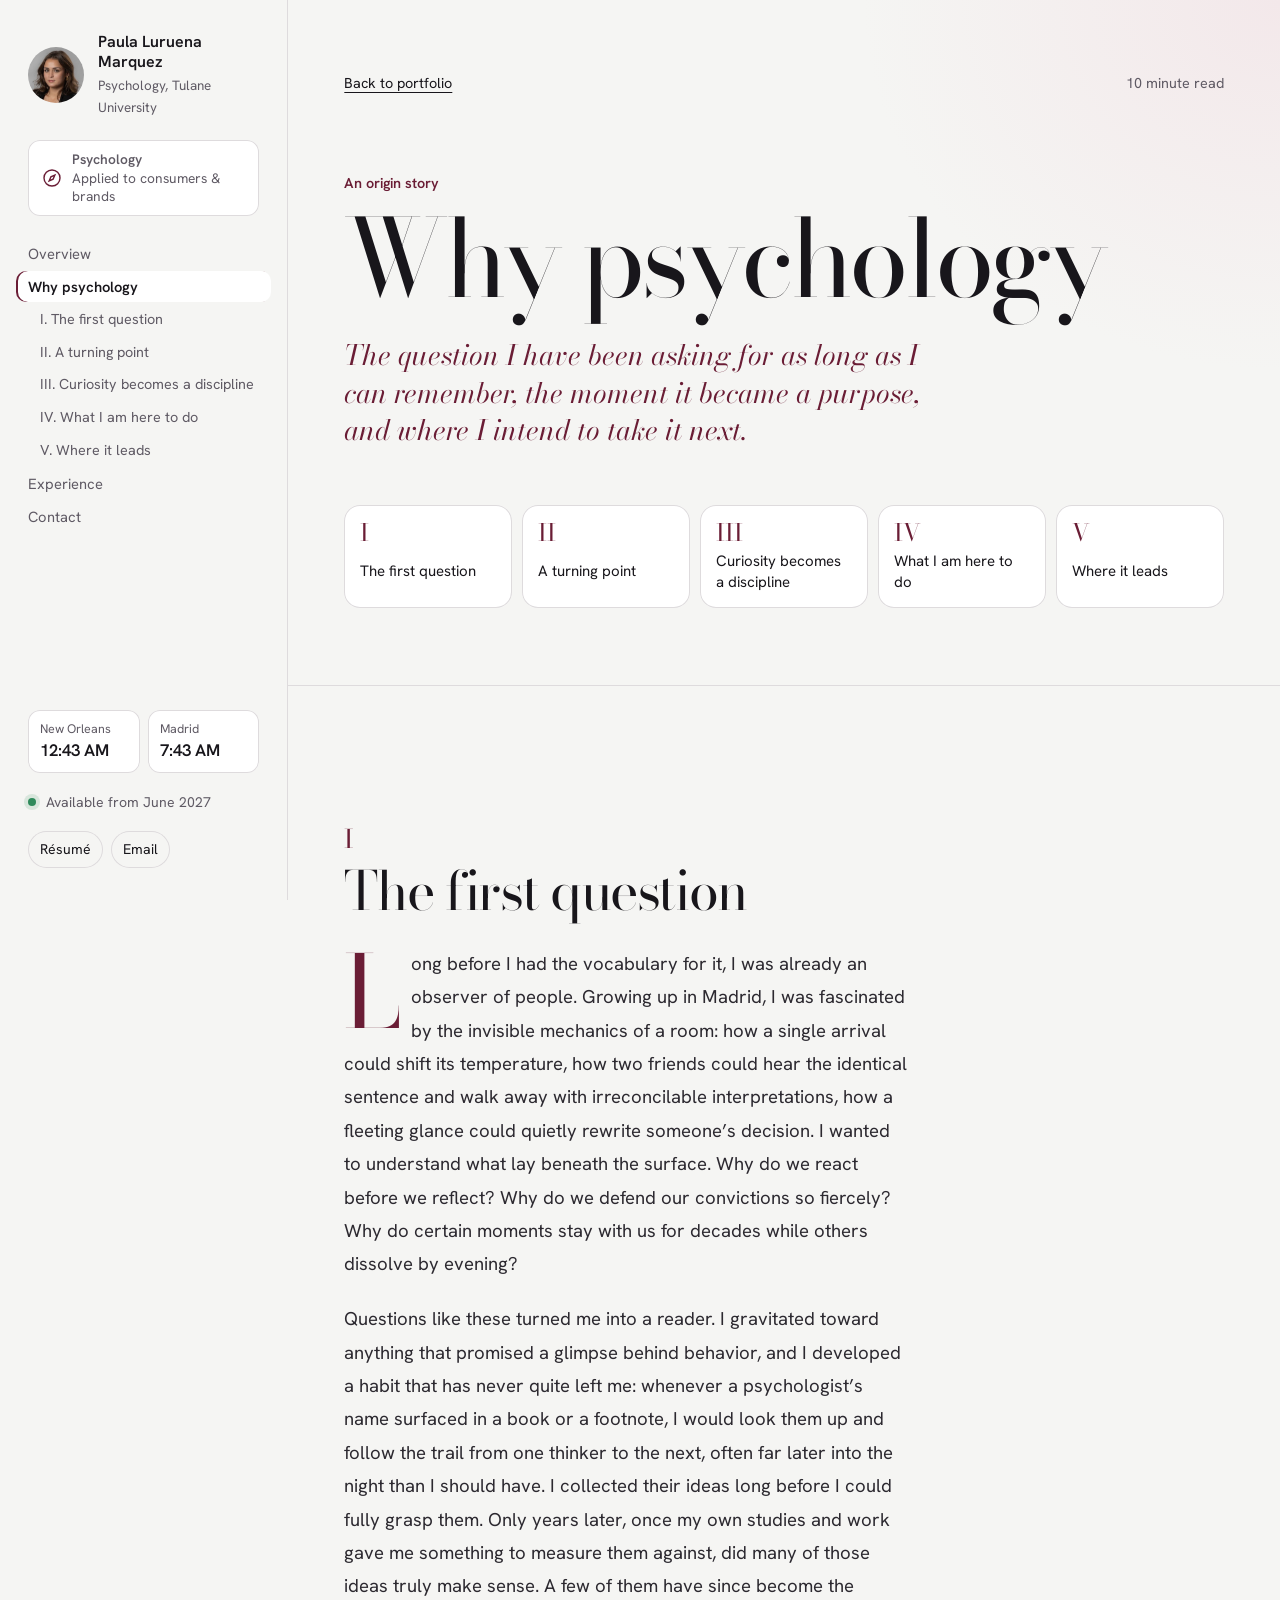
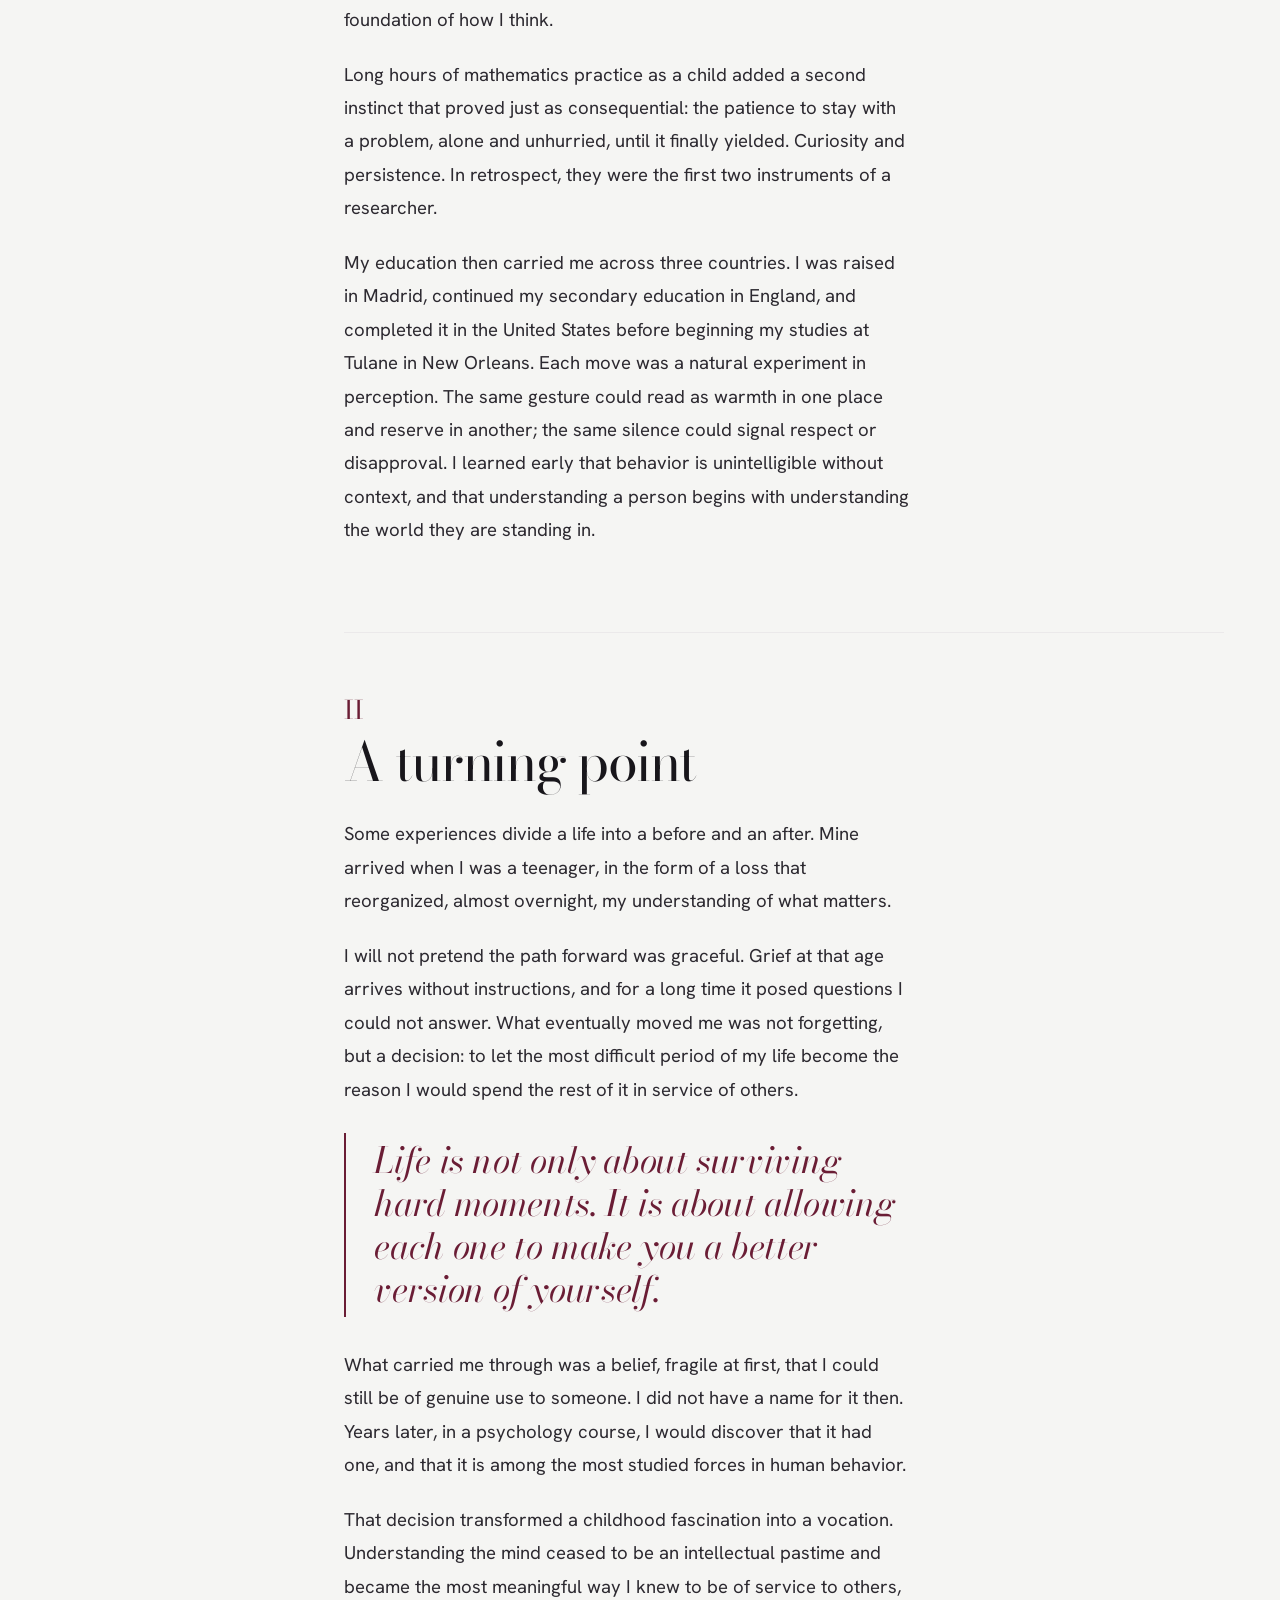
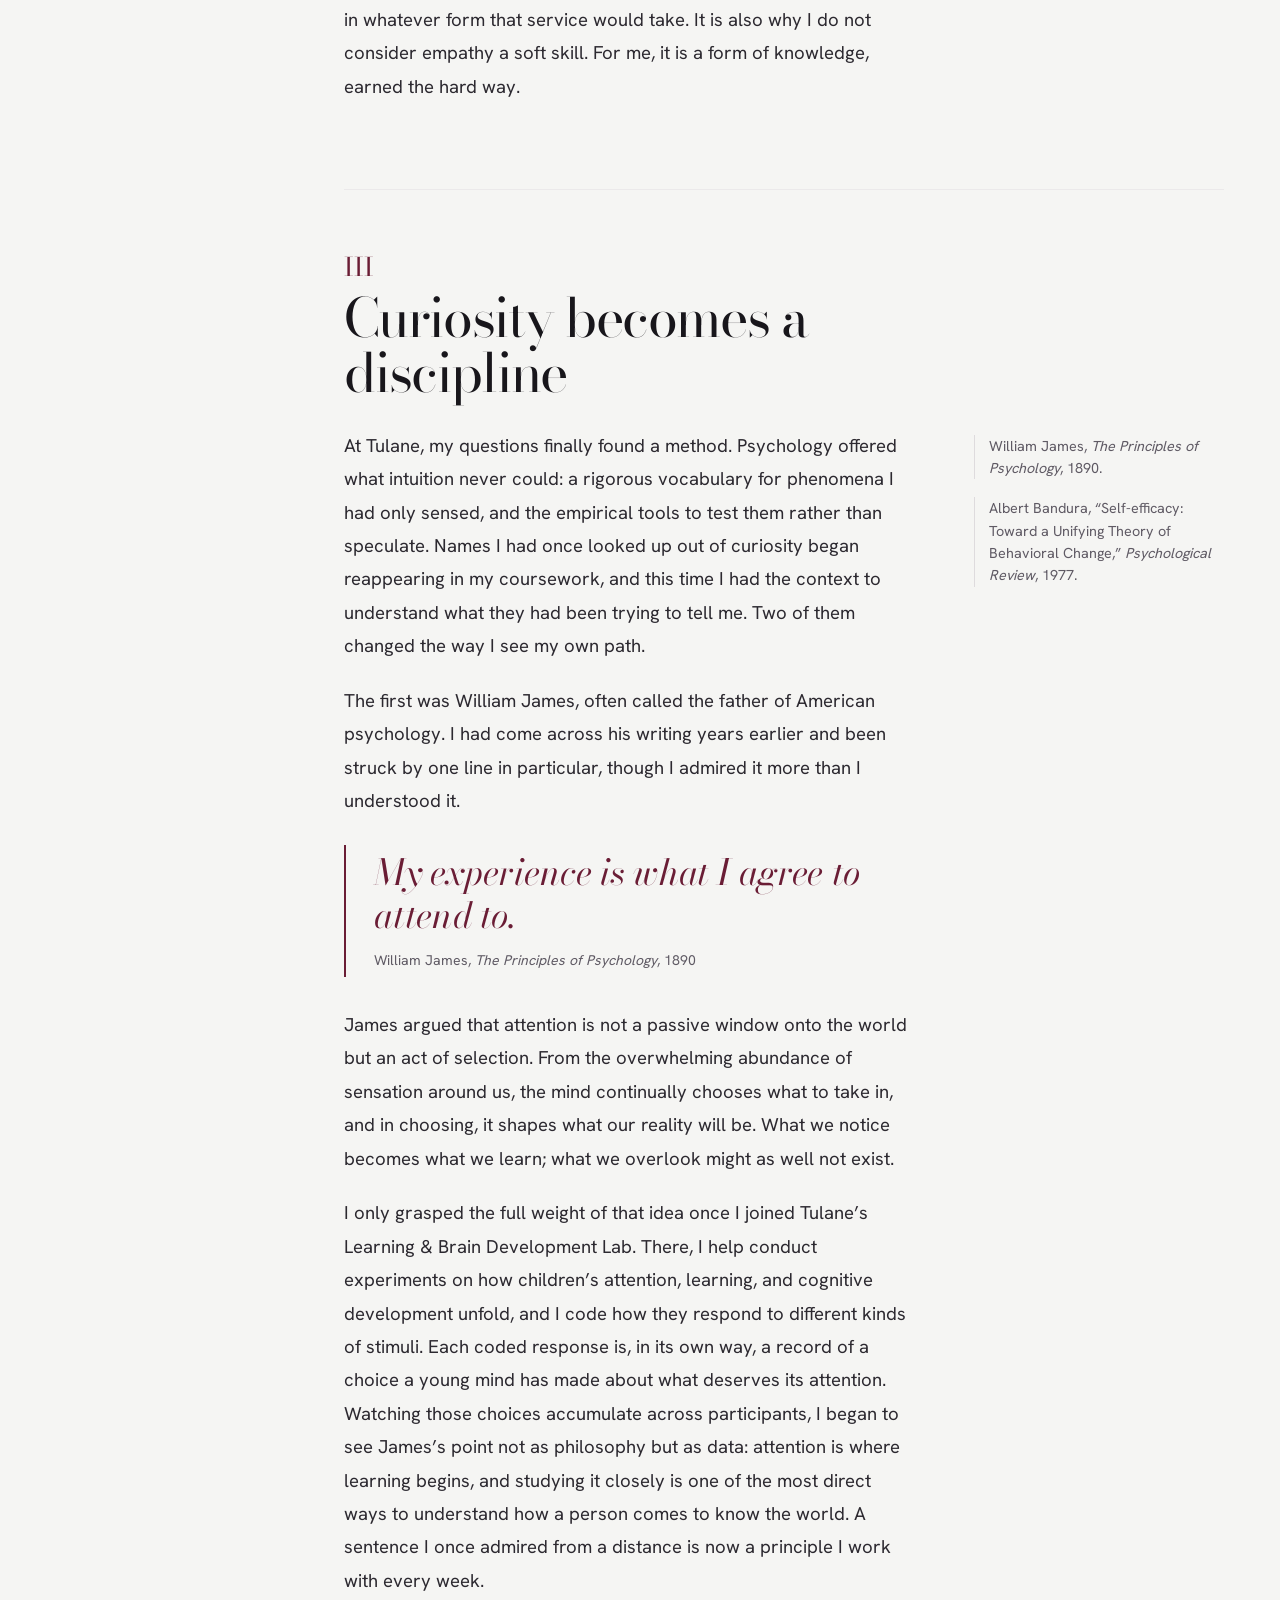
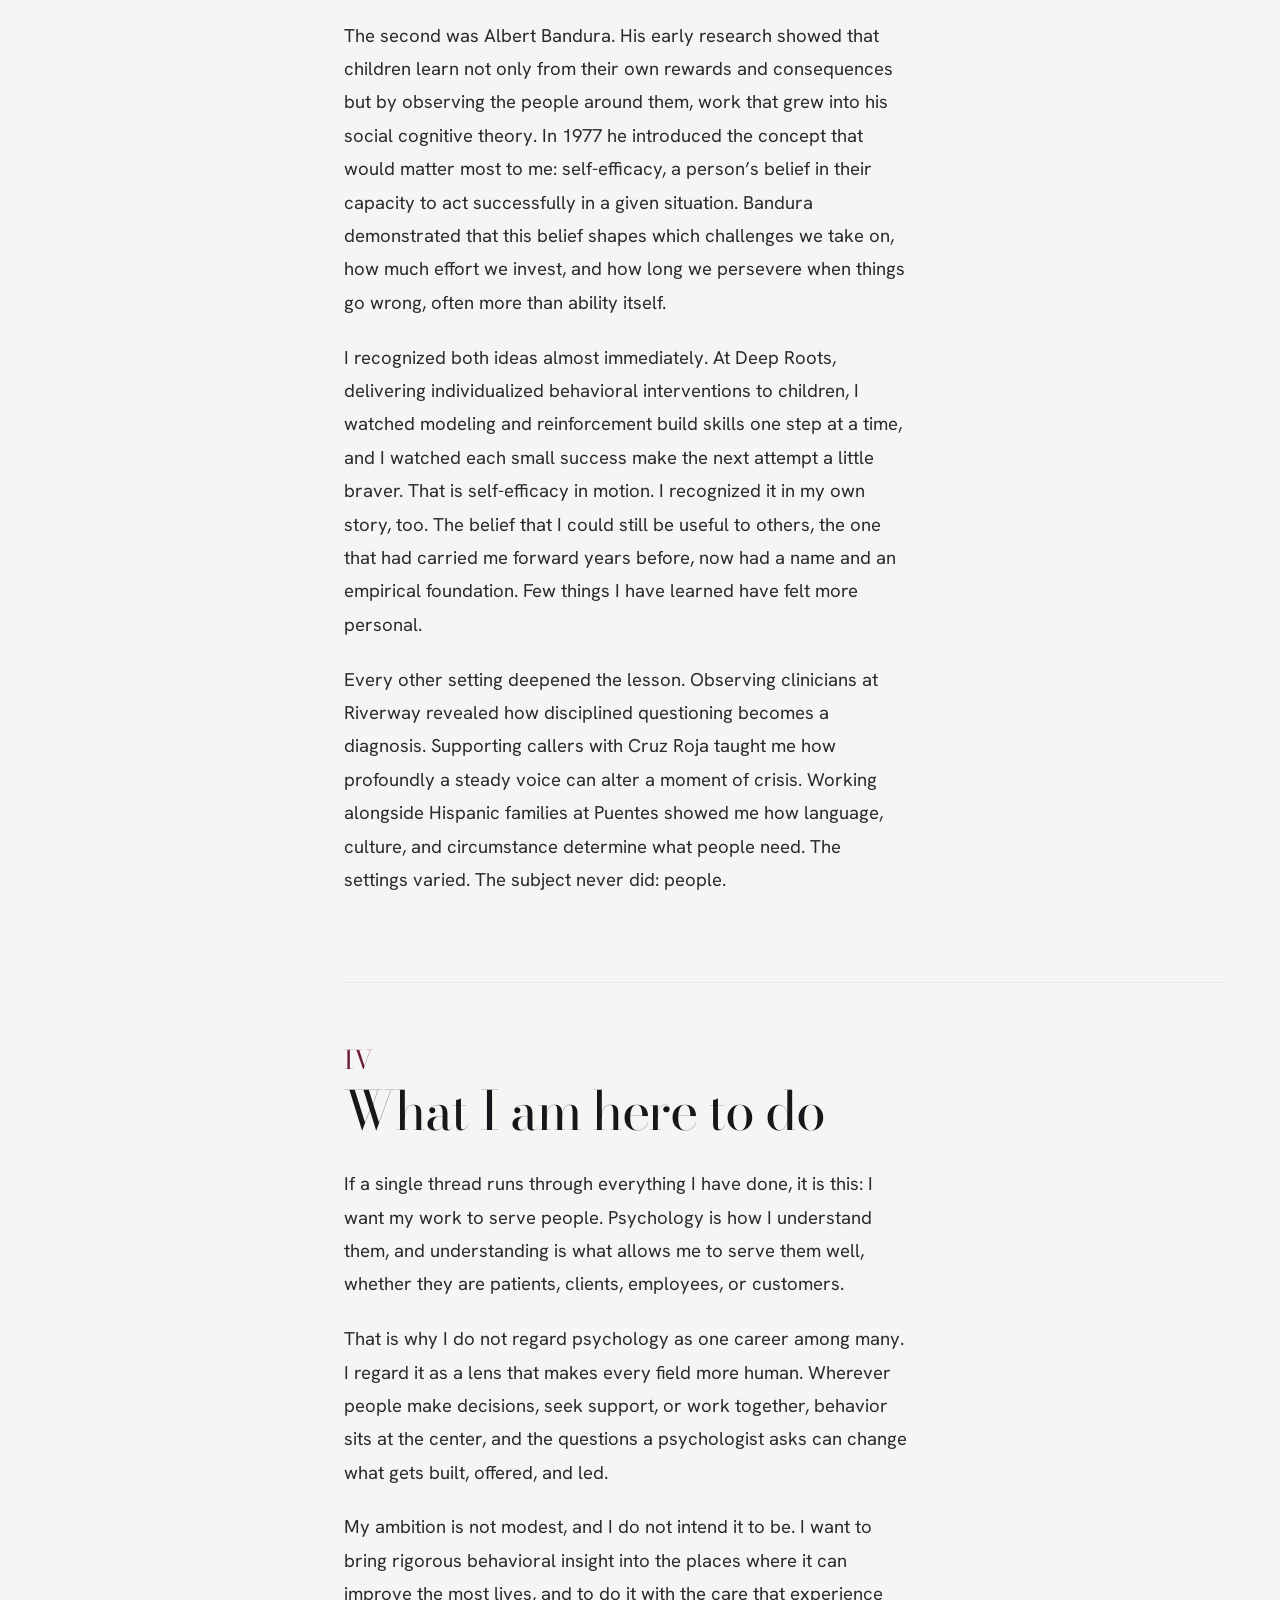
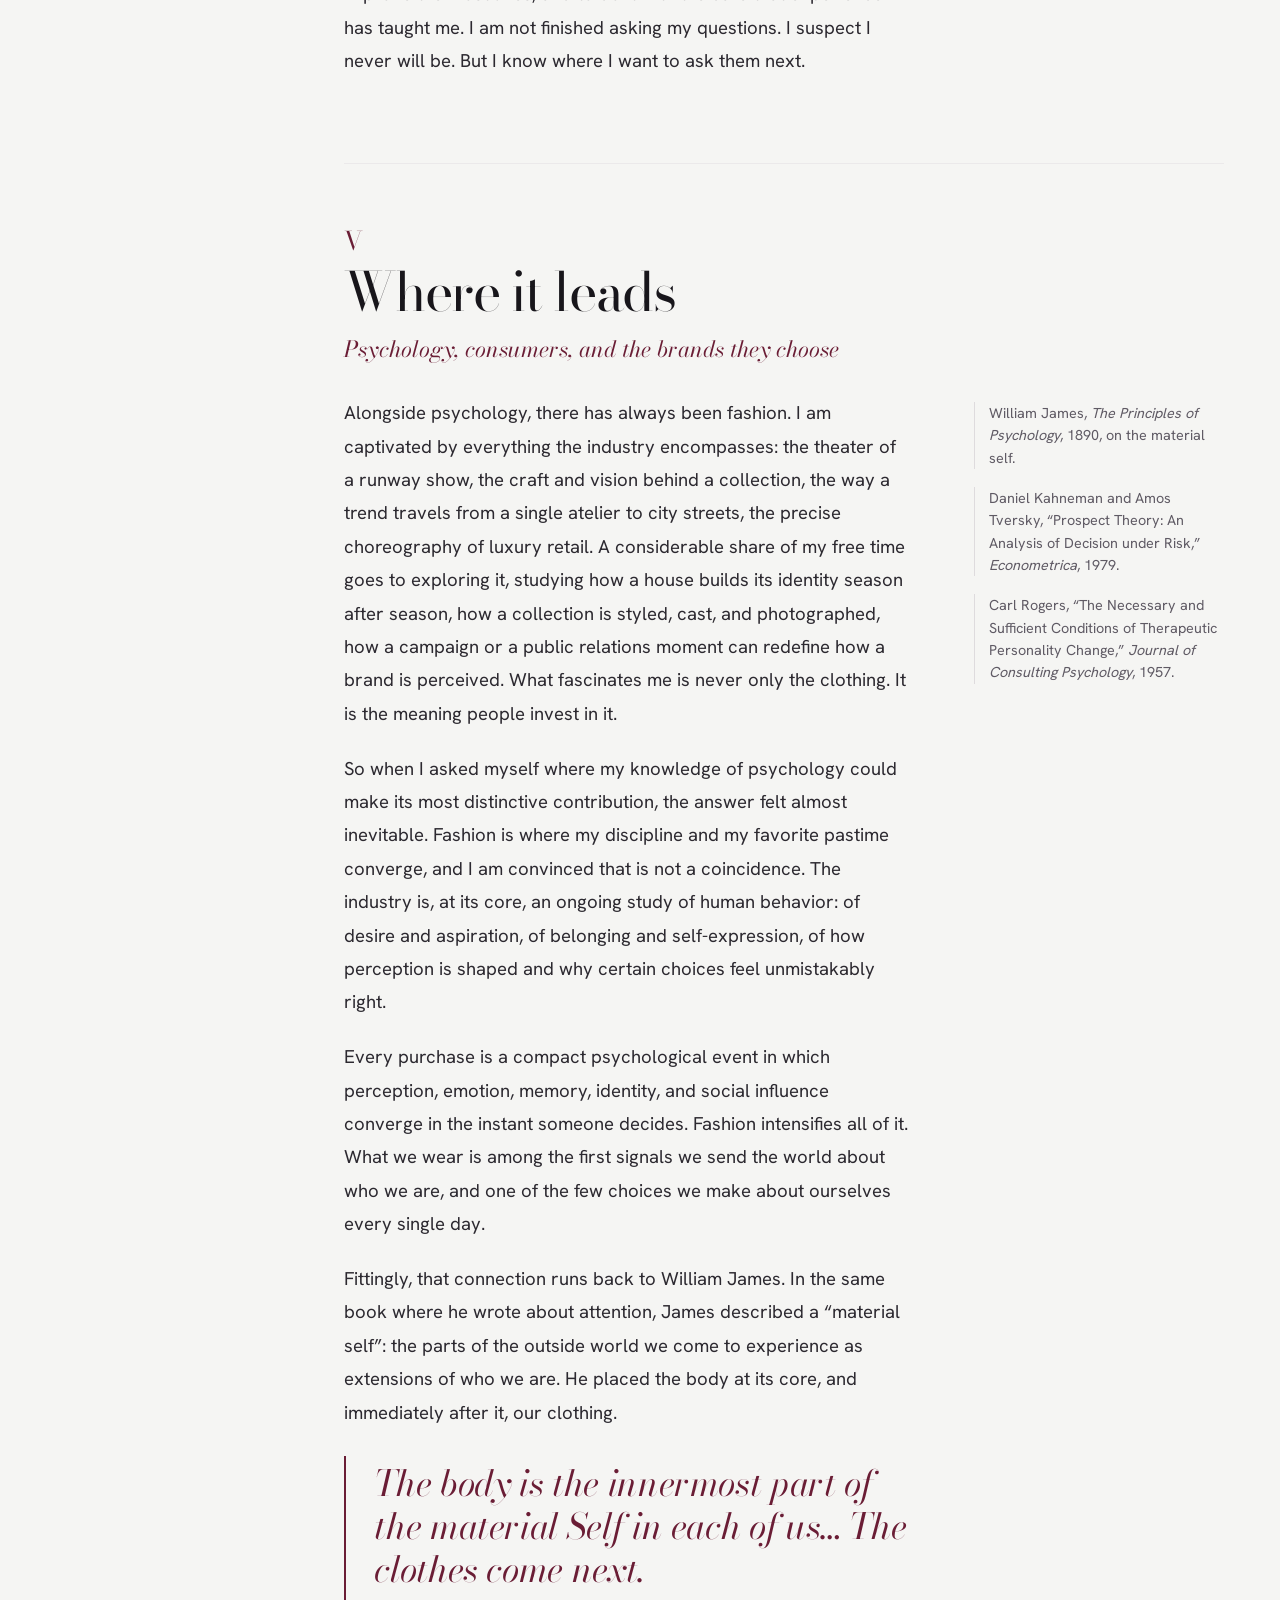
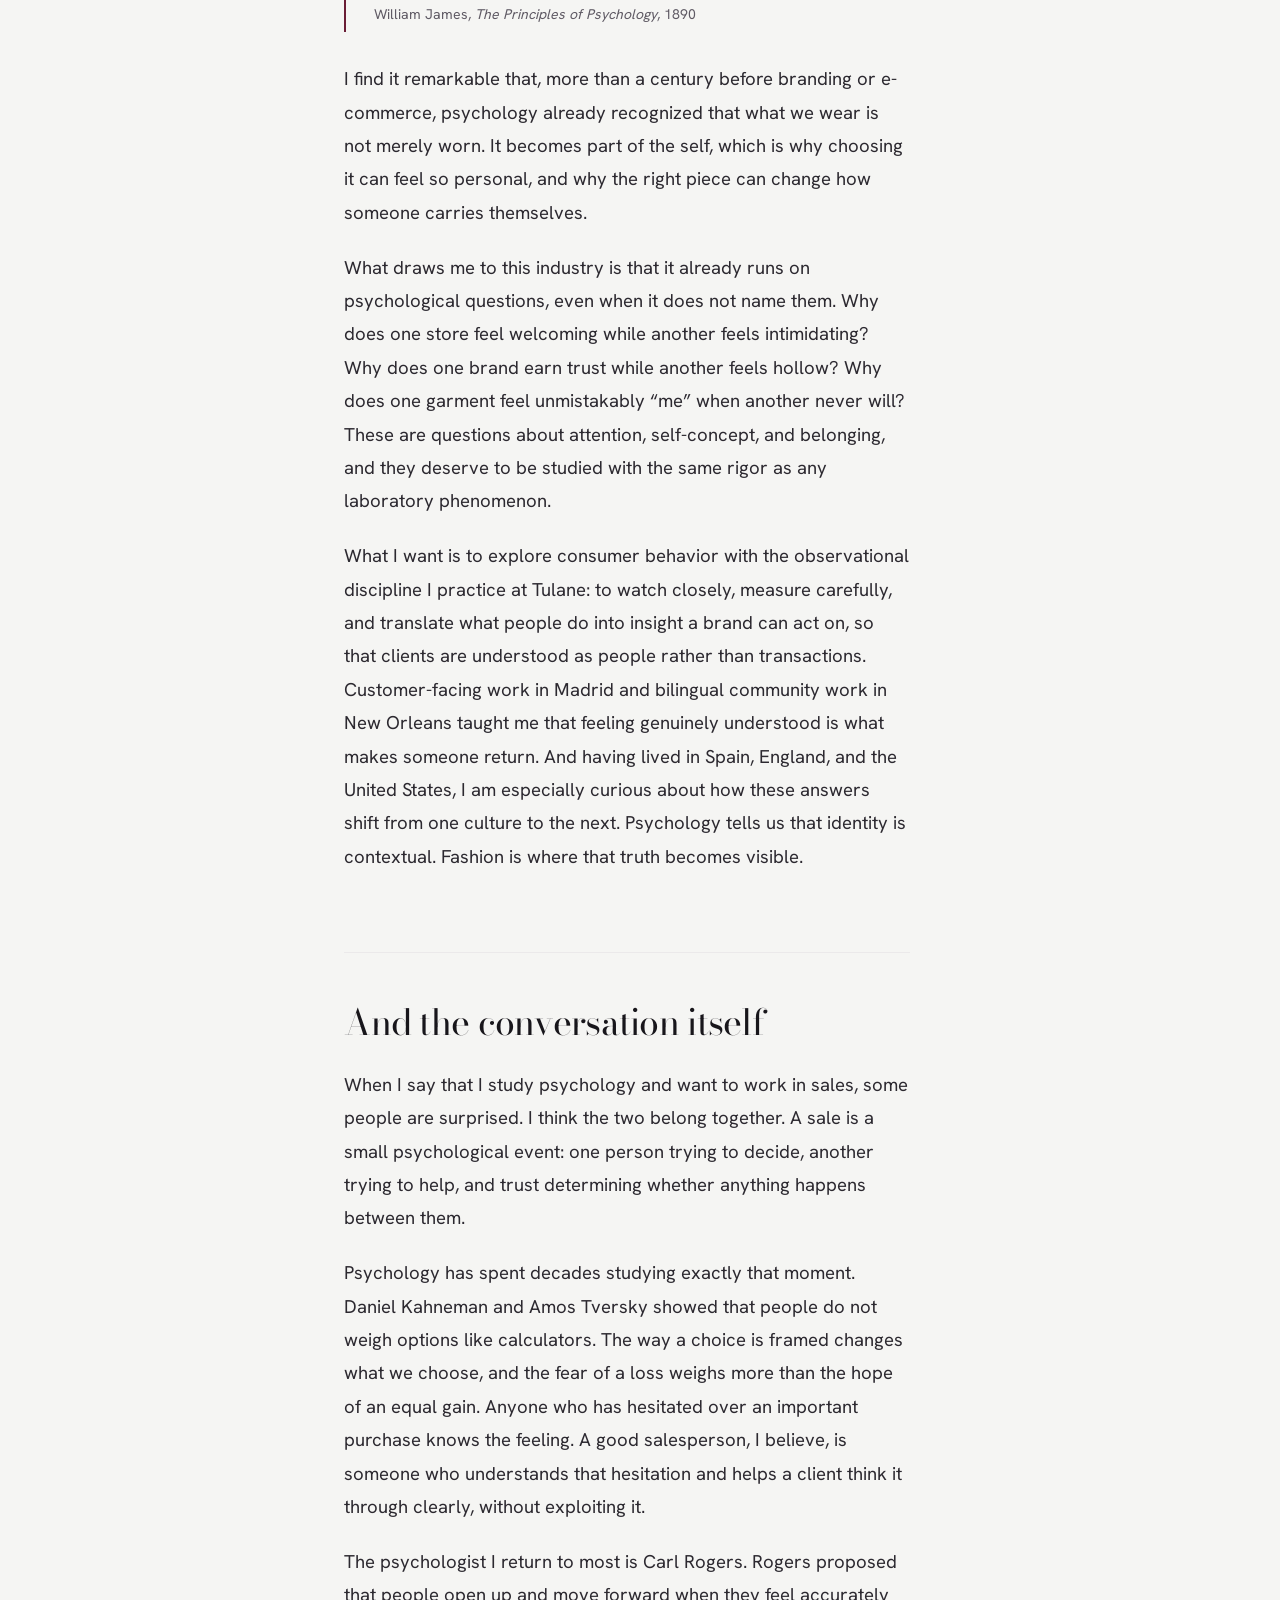
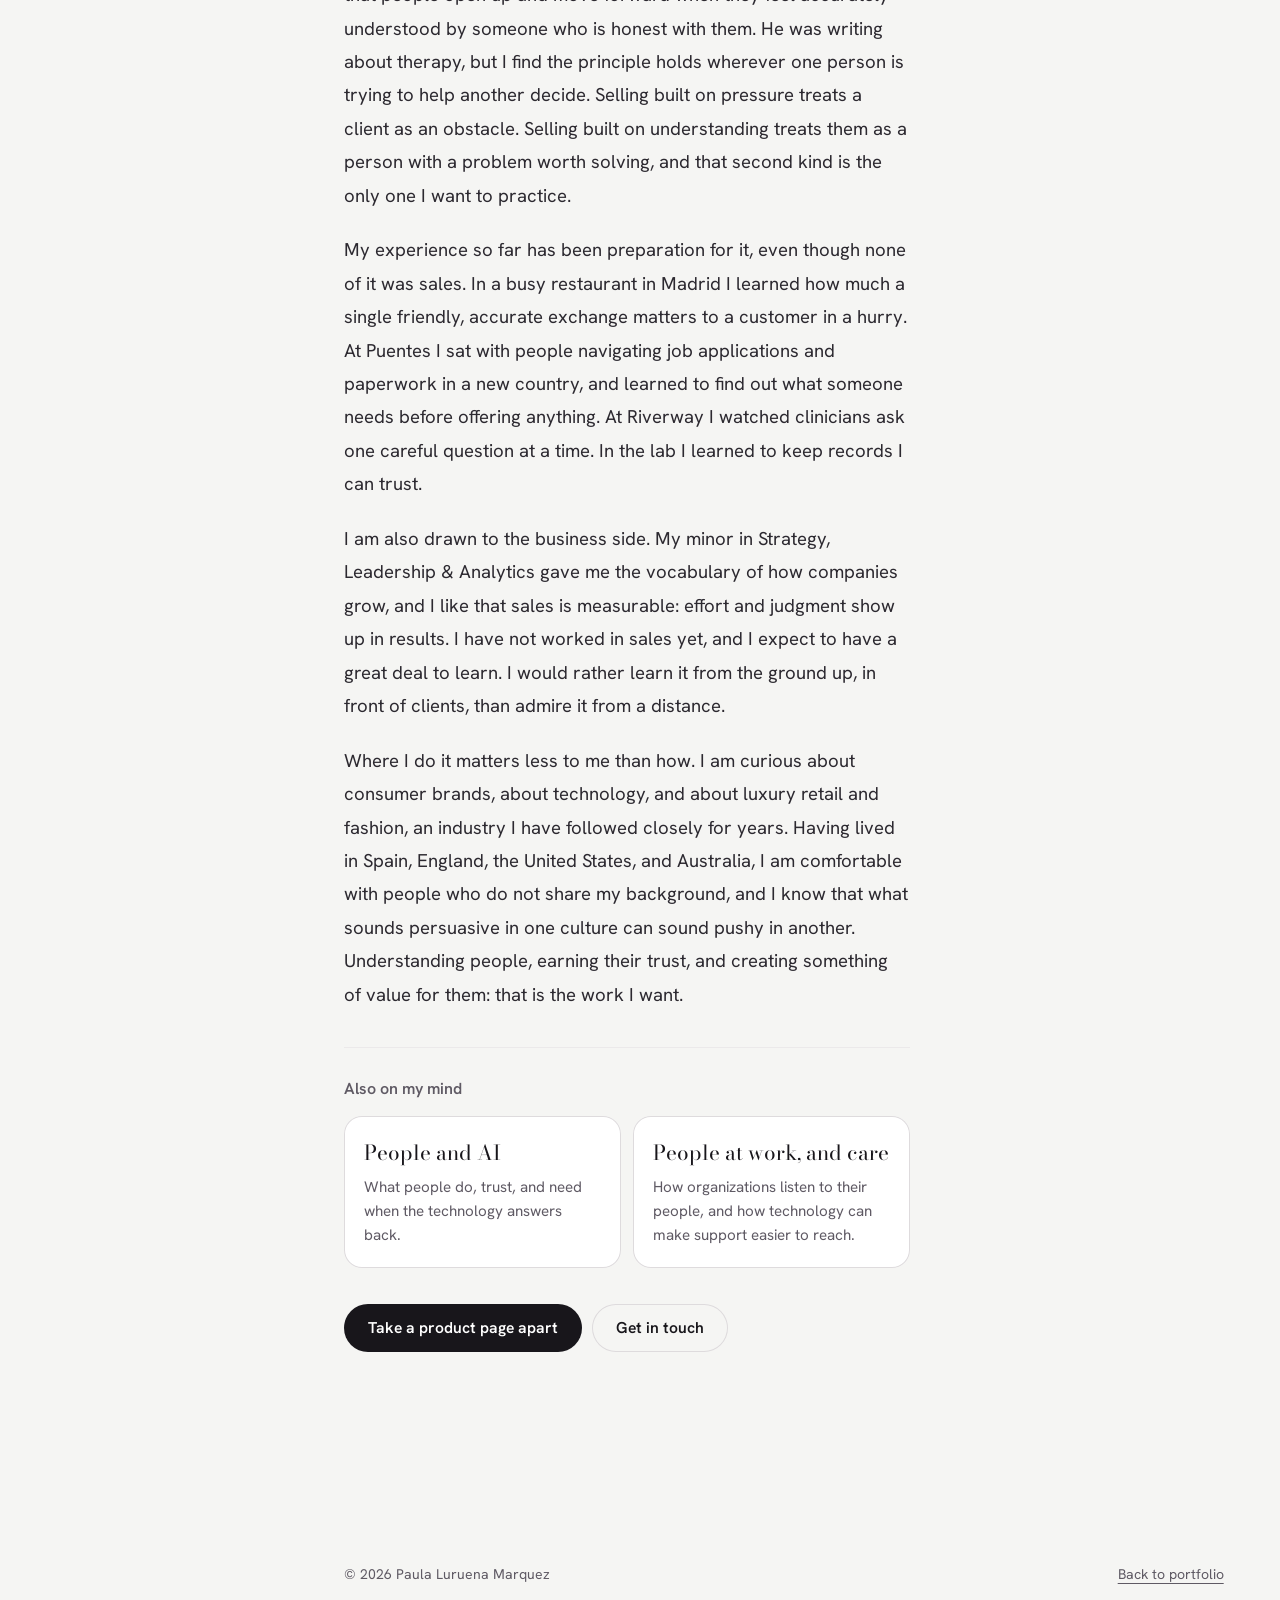
==== commit 08c9cf81: "Remove Kumon mentions Co-Authored-By: Claude Fable 5.2 <noreply@anthropic.com> Claude-Session: https" ====
--- a/story.html
+++ b/story.html
@@ -48,7 +48,7 @@
     <article class="essay wrap">
         <section class="chapter" id="ch-1" aria-labelledby="ch-1-t">
           <header class="chapter-head"><span class="chapter-num" aria-hidden="true">I</span><h2 id="ch-1-t">The first question</h2></header>
-          <div class="chapter-body"><div class="chapter-text"><p class="dropcap">Long before I had the vocabulary for it, I was already an observer of people. Growing up in Madrid, I was fascinated by the invisible mechanics of a room: how a single arrival could shift its temperature, how two friends could hear the identical sentence and walk away with irreconcilable interpretations, how a fleeting glance could quietly rewrite someone’s decision. I wanted to understand what lay beneath the surface. Why do we react before we reflect? Why do we defend our convictions so fiercely? Why do certain moments stay with us for decades while others dissolve by evening?</p><p>Questions like these turned me into a reader. I gravitated toward anything that promised a glimpse behind behavior, and I developed a habit that has never quite left me: whenever a psychologist’s name surfaced in a book or a footnote, I would look them up and follow the trail from one thinker to the next, often far later into the night than I should have. I collected their ideas long before I could fully grasp them. Only years later, once my own studies and work gave me something to measure them against, did many of those ideas truly make sense. A few of them have since become the foundation of how I think.</p><p>Twelve years of KUMON mathematics added a second instinct that proved just as consequential: the patience to stay with a problem, alone and unhurried, until it finally yielded. Curiosity and persistence. In retrospect, they were the first two instruments of a researcher.</p><p>My education then carried me across three countries. I was raised in Madrid, continued my secondary education in England, and completed it in the United States before beginning my studies at Tulane in New Orleans. Each move was a natural experiment in perception. The same gesture could read as warmth in one place and reserve in another; the same silence could signal respect or disapproval. I learned early that behavior is unintelligible without context, and that understanding a person begins with understanding the world they are standing in.</p></div></div>
+          <div class="chapter-body"><div class="chapter-text"><p class="dropcap">Long before I had the vocabulary for it, I was already an observer of people. Growing up in Madrid, I was fascinated by the invisible mechanics of a room: how a single arrival could shift its temperature, how two friends could hear the identical sentence and walk away with irreconcilable interpretations, how a fleeting glance could quietly rewrite someone’s decision. I wanted to understand what lay beneath the surface. Why do we react before we reflect? Why do we defend our convictions so fiercely? Why do certain moments stay with us for decades while others dissolve by evening?</p><p>Questions like these turned me into a reader. I gravitated toward anything that promised a glimpse behind behavior, and I developed a habit that has never quite left me: whenever a psychologist’s name surfaced in a book or a footnote, I would look them up and follow the trail from one thinker to the next, often far later into the night than I should have. I collected their ideas long before I could fully grasp them. Only years later, once my own studies and work gave me something to measure them against, did many of those ideas truly make sense. A few of them have since become the foundation of how I think.</p><p>Long hours of mathematics practice as a child added a second instinct that proved just as consequential: the patience to stay with a problem, alone and unhurried, until it finally yielded. Curiosity and persistence. In retrospect, they were the first two instruments of a researcher.</p><p>My education then carried me across three countries. I was raised in Madrid, continued my secondary education in England, and completed it in the United States before beginning my studies at Tulane in New Orleans. Each move was a natural experiment in perception. The same gesture could read as warmth in one place and reserve in another; the same silence could signal respect or disapproval. I learned early that behavior is unintelligible without context, and that understanding a person begins with understanding the world they are standing in.</p></div></div>
         </section>
         <section class="chapter" id="ch-2" aria-labelledby="ch-2-t">
           <header class="chapter-head"><span class="chapter-num" aria-hidden="true">II</span><h2 id="ch-2-t">A turning point</h2></header>
--- a/styles.css
+++ b/styles.css
@@ -877,7 +877,7 @@
 .xnote{color:var(--soft);font-size:.88rem}
 .xnote .chip-link{font-size:.82rem;padding:3px 10px}
 /* the record, under the profile */
-.record{display:grid;grid-template-columns:repeat(5,1fr);margin-top:clamp(36px,5vw,64px);border-top:1px solid var(--ink)}
+.record{display:grid;grid-template-columns:repeat(4,1fr);margin-top:clamp(36px,5vw,64px);border-top:1px solid var(--ink)}
 .record>div{padding:18px 20px 0 0}
 .record>div+div{padding-left:20px;border-left:1px solid var(--line)}
 .record dt{font-family:var(--serif);font-size:clamp(2.2rem,3.4vw,3.1rem);line-height:1;letter-spacing:-.02em;color:var(--wine)}
